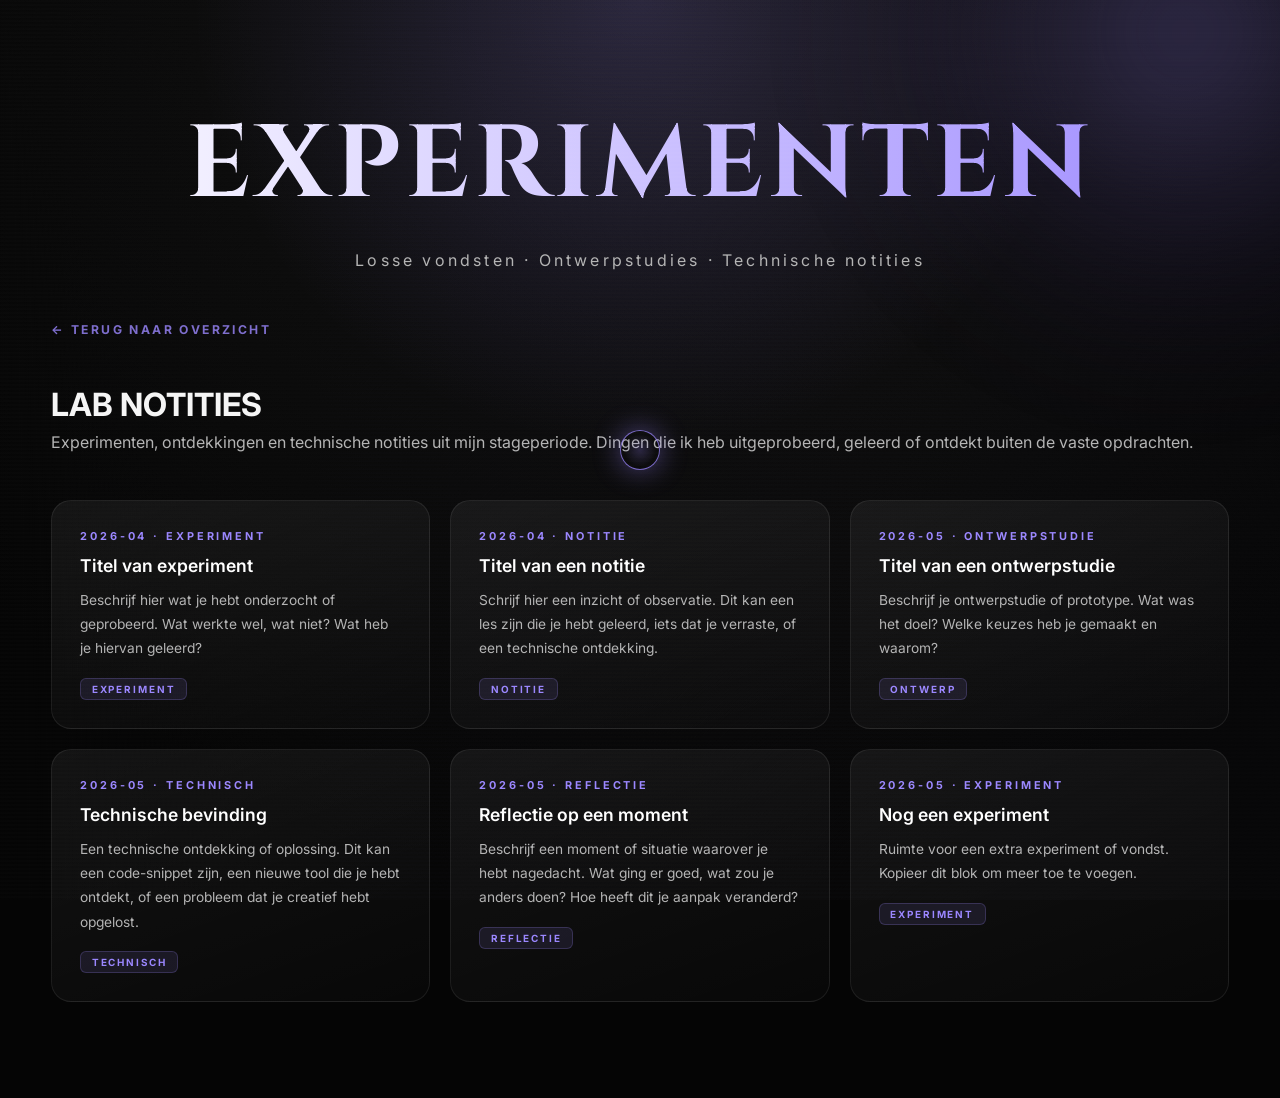
==== experimenten.html @ 4aab3449 "Voeg pagina's toe voor Stageopdrachten en Experimenten - stageopdrachten.html: projectgrid met statu" ====
<!DOCTYPE html>
<html lang="nl">
<head>
  <meta charset="UTF-8" />
  <meta name="viewport" content="width=device-width, initial-scale=1.0" />
  <title>Experimenten & Notities — Mijn Stage Verslag</title>
  <link rel="stylesheet" href="style.css" />
  <link rel="preconnect" href="https://fonts.googleapis.com">
  <link rel="preconnect" href="https://fonts.gstatic.com" crossorigin>
  <link href="https://fonts.googleapis.com/css2?family=Cinzel:wght@400;600&family=Inter:wght@300;400;500;600&display=swap" rel="stylesheet">
</head>
<body>

  <div class="noise"></div>
  <div class="scanline-overlay" aria-hidden="true"></div>
  <div class="ambient-glow" aria-hidden="true"></div>
  <div class="particle-field" id="particleField" aria-hidden="true"></div>
  <div class="cursor-glow" id="cursorGlow" aria-hidden="true"></div>

  <header class="hero">
    <h1 class="title">EXPERIMENTEN</h1>
    <p class="subtitle">Losse vondsten · Ontwerpstudies · Technische notities</p>
  </header>

  <main class="page-layout">

    <a href="index.html" class="page-back">← Terug naar overzicht</a>

    <div class="page-intro">
      <h2>LAB NOTITIES</h2>
      <p>Experimenten, ontdekkingen en technische notities uit mijn stageperiode. Dingen die ik heb uitgeprobeerd, geleerd of ontdekt buiten de vaste opdrachten.</p>
    </div>

    <div class="experiment-grid">

      <!--
        Voeg een nieuwe notitie toe door dit blok te kopiëren:

        <article class="experiment-card">
          <p class="experiment-date">2026-05 · Notitie</p>
          <h2 class="experiment-title">Titel</h2>
          <p class="experiment-body">Beschrijving van het experiment of de notitie.</p>
          <span class="experiment-type">Notitie</span>
        </article>

        Mogelijke types: Experiment · Notitie · Ontwerp · Technisch · Reflectie
      -->

      <article class="experiment-card">
        <p class="experiment-date">2026-04 · Experiment</p>
        <h2 class="experiment-title">Titel van experiment</h2>
        <p class="experiment-body">
          Beschrijf hier wat je hebt onderzocht of geprobeerd. Wat werkte wel, wat niet?
          Wat heb je hiervan geleerd?
        </p>
        <span class="experiment-type">Experiment</span>
      </article>

      <article class="experiment-card">
        <p class="experiment-date">2026-04 · Notitie</p>
        <h2 class="experiment-title">Titel van een notitie</h2>
        <p class="experiment-body">
          Schrijf hier een inzicht of observatie. Dit kan een les zijn die je hebt geleerd,
          iets dat je verraste, of een technische ontdekking.
        </p>
        <span class="experiment-type">Notitie</span>
      </article>

      <article class="experiment-card">
        <p class="experiment-date">2026-05 · Ontwerpstudie</p>
        <h2 class="experiment-title">Titel van een ontwerpstudie</h2>
        <p class="experiment-body">
          Beschrijf je ontwerpstudie of prototype. Wat was het doel?
          Welke keuzes heb je gemaakt en waarom?
        </p>
        <span class="experiment-type">Ontwerp</span>
      </article>

      <article class="experiment-card">
        <p class="experiment-date">2026-05 · Technisch</p>
        <h2 class="experiment-title">Technische bevinding</h2>
        <p class="experiment-body">
          Een technische ontdekking of oplossing. Dit kan een code-snippet zijn,
          een nieuwe tool die je hebt ontdekt, of een probleem dat je creatief hebt opgelost.
        </p>
        <span class="experiment-type">Technisch</span>
      </article>

      <article class="experiment-card">
        <p class="experiment-date">2026-05 · Reflectie</p>
        <h2 class="experiment-title">Reflectie op een moment</h2>
        <p class="experiment-body">
          Beschrijf een moment of situatie waarover je hebt nagedacht. Wat ging er goed,
          wat zou je anders doen? Hoe heeft dit je aanpak veranderd?
        </p>
        <span class="experiment-type">Reflectie</span>
      </article>

      <article class="experiment-card">
        <p class="experiment-date">2026-05 · Experiment</p>
        <h2 class="experiment-title">Nog een experiment</h2>
        <p class="experiment-body">
          Ruimte voor een extra experiment of vondst. Kopieer dit blok om meer toe te voegen.
        </p>
        <span class="experiment-type">Experiment</span>
      </article>

    </div>

  </main>

  <script type="module">
    import { initCinematicEffects } from './effectsSystem.js'
    initCinematicEffects()
  </script>

</body>
</html>
---- style.css ----
* {
  margin: 0;
  padding: 0;
  box-sizing: border-box;
}

:root {
  --bg: #090909;
  --panel: rgba(255,255,255,0.05);
  --border: rgba(255,255,255,0.1);
  --text: #f5f5f5;
  --muted: #b4b4b4;
  --accent: #9b87ff;
}

body {
  background: radial-gradient(circle at top, #111 0%, #050505 70%);
  color: var(--text);
  font-family: 'Inter', sans-serif;
  overflow-x: hidden;
  min-height: 100vh;
}

.noise {
  position: fixed;
  inset: 0;
  background-image:
    repeating-radial-gradient(circle at 0 0,
      transparent 0,
      rgba(255,255,255,0.03) 1px,
      transparent 2px);

  opacity: 0.2;
  pointer-events: none;
}

.hero {
  padding: 6rem 2rem 3rem;
  text-align: center;
}

.title {
  font-family: 'Cinzel', serif;
  font-size: clamp(3rem, 8vw, 7rem);
  letter-spacing: 0.25rem;

  background: linear-gradient(90deg, white, #9b87ff);
  background-clip: text;
  -webkit-background-clip: text;

  color: transparent;
  -webkit-text-fill-color: transparent;

  animation: glow 4s ease-in-out infinite;
}

@keyframes glow {
  0%,100% {
    filter: drop-shadow(0 0 10px rgba(155,135,255,0.4));
  }
  50% {
    filter: drop-shadow(0 0 25px rgba(155,135,255,0.8));
  }
}

.subtitle {
  margin-top: 1rem;
  color: var(--muted);
  letter-spacing: 0.2rem;
}

.top-nav {
  display: flex;
  justify-content: center;
  gap: 1rem;
  padding-bottom: 2rem;
  flex-wrap: wrap;
}

.top-nav button {
  background: var(--panel);
  border: 1px solid var(--border);
  color: white;
  padding: 1rem 1.5rem;
  border-radius: 999px;
  cursor: pointer;
  transition: 0.4s;
  backdrop-filter: blur(12px);
}

.top-nav button:hover {
  transform: translateY(-4px) scale(1.05);
  background: rgba(155,135,255,0.15);
  border-color: var(--accent);
}

main {
  width: min(1300px, 92%);
  margin: auto;
  padding-bottom: 6rem;
}

.section {
  display: none;
  animation: fadeUp 0.7s ease;
}

.section.active {
  display: block;
}

@keyframes fadeUp {
  from {
    opacity: 0;
    transform: translateY(20px);
  }
  to {
    opacity: 1;
    transform: translateY(0);
  }
}

.section-header {
  margin-bottom: 3rem;
}

.section-header h2 {
  font-size: 3rem;
  margin-bottom: 0.5rem;
}

.section-header p {
  color: var(--muted);
}

.project-grid {
  display: grid;
  grid-template-columns: repeat(auto-fit, minmax(280px, 1fr));
  gap: 2rem;
}

.project-card {
  position: relative;
  overflow: hidden;

  background: rgba(255,255,255,0.05);
  border: 1px solid rgba(255,255,255,0.08);
  border-radius: 30px;

  padding: 2rem;

  min-height: 280px;

  transition: 0.5s;
  backdrop-filter: blur(10px);
}

.project-card:hover {
  transform: translateY(-10px) rotateX(5deg);
  border-color: rgba(155,135,255,0.6);
}

.project-card h3 {
  font-size: 2rem;
  margin-bottom: 1rem;
}

.project-card p {
  color: var(--muted);
  line-height: 1.8;
}

.project-card span {
  position: absolute;
  bottom: 2rem;
  color: #9b87ff;
}

.project-glow {
  position: absolute;
  width: 200px;
  height: 200px;
  background: radial-gradient(circle, rgba(155,135,255,0.4), transparent 70%);
  top: -50px;
  right: -50px;
}

.book-wrapper {
  display: flex;
  align-items: center;
  justify-content: center;
  gap: 2rem;
}

.book-page {
  width: min(800px, 90vw);
  min-height: 500px;

  background:
    linear-gradient(135deg, rgba(255,255,255,0.07), rgba(255,255,255,0.03));

  border: 1px solid rgba(255,255,255,0.08);

  border-radius: 35px;

  padding: 3rem;

  position: relative;

  overflow: hidden;

  animation: pageIn 0.6s ease;

  backdrop-filter: blur(14px);
}

@keyframes pageIn {
  from {
    opacity: 0;
    transform: rotateY(20deg) scale(0.96);
  }

  to {
    opacity: 1;
    transform: rotateY(0deg) scale(1);
  }
}

.book-page::before {
  content: "";

  position: absolute;
  inset: 0;

  background:
    linear-gradient(120deg,
      transparent,
      rgba(255,255,255,0.04),
      transparent);

  transform: translateX(-100%);

  animation: shine 5s linear infinite;
}

@keyframes shine {
  to {
    transform: translateX(100%);
  }
}

.log-date {
  color: #9b87ff;
  margin-bottom: 1rem;
  letter-spacing: 0.15rem;
}

.log-title {
  font-size: clamp(2rem, 4vw, 4rem);
  margin-bottom: 2rem;
}

.log-content {
  line-height: 2;
  color: var(--muted);
  font-size: 1.1rem;
}

.nav-arrow {
  width: 70px;
  height: 70px;
  border-radius: 50%;
  border: 1px solid rgba(255,255,255,0.1);
  background: rgba(255,255,255,0.05);
  color: white;
  font-size: 1.5rem;
  cursor: pointer;
  transition: 0.4s;
}

.nav-arrow:hover {
  transform: scale(1.1);
  background: rgba(155,135,255,0.2);
}

.timeline {
  display: flex;
  flex-direction: column;
  gap: 2rem;
}

.timeline-card {
  position: relative;
  padding: 2rem;
  background: rgba(255,255,255,0.04);
  border-left: 4px solid #9b87ff;
  border-radius: 20px;
  transition: 0.4s;
  overflow: hidden;
  position: relative;
}

.timeline-card:hover {
  transform: translateX(10px);
  background: rgba(155,135,255,0.08);
}

.timeline-card::before {

  content: '';

  position: absolute;

  inset: 0;

  background:
    linear-gradient(
      120deg,
      transparent,
      rgba(255,255,255,0.03),
      transparent
    );

  transform: translateX(-100%);

  animation: shine 8s linear infinite;

}

.timeline-card h3 {
  margin-bottom: 1rem;
  font-size: 1.8rem;
}

.timeline-card p {
  color: var(--muted);
  line-height: 1.8;
}

@media (max-width: 900px) {

  .book-wrapper {
    flex-direction: column;
  }

  .book-page {
    min-height: auto;
  }

  .nav-arrow {
    width: 55px;
    height: 55px;
  }

}

.markdown-page {

  animation: fadeUp 0.7s ease;

}

.markdown-page h1 {

  font-size: 3rem;
  margin-bottom: 2rem;

  background: linear-gradient(90deg, white, #9b87ff);

  background-clip: text;
  -webkit-background-clip: text;

  color: transparent;
  -webkit-text-fill-color: transparent;

}

.markdown-page h2 {

  margin-top: 3rem;
  margin-bottom: 1rem;

  font-size: 2rem;

  color: #9b87ff;

}

.markdown-page h3 {

  margin-top: 2rem;
  margin-bottom: 1rem;

  font-size: 1.3rem;

}

.markdown-page p,
.markdown-page li {

  line-height: 2;
  color: #d5d5d5;

}

.markdown-page ul {

  margin-left: 1.5rem;

}

.markdown-page strong {

  color: white;

}

.markdown-page code {

  background: rgba(255,255,255,0.08);

  padding: 0.2rem 0.5rem;

  border-radius: 6px;

}

.markdown-page blockquote {

  border-left: 4px solid #9b87ff;

  padding-left: 1rem;

  margin: 2rem 0;

  color: #b8b8b8;

}



/* =======================
   ARTIFACT SYSTEM
======================= */

.artifact-container {

  width: min(1200px, 92%);
  margin: 6rem auto;

}

.artifact-card {

  position: relative;

  display: block;

  overflow: hidden;

  text-decoration: none;

  color: white;

  background: rgba(255,255,255,0.05);

  border: 1px solid rgba(255,255,255,0.08);

  border-radius: 30px;

  padding: 3rem;

  transition: 0.5s;

  backdrop-filter: blur(12px);

}

.artifact-card:hover {

  transform:
    translateY(-10px)
    rotateX(4deg)
    scale(1.02);

  border-color: #9b87ff;

}

.artifact-card h2 {

  font-size: 3rem;

  margin-bottom: 1rem;

}

.artifact-card p {

  color: #b4b4b4;

  margin-bottom: 2rem;

}

.artifact-card span {

  color: #9b87ff;

  letter-spacing: 0.2rem;

}

.artifact-glow {

  position: absolute;

  width: 300px;
  height: 300px;

  background:
    radial-gradient(circle,
      rgba(155,135,255,0.3),
      transparent 70%);

  top: -100px;
  right: -100px;

}

/* =========================
   DIGITAL ARCHIVE SYSTEM
========================= */

.archive-header {

  margin-bottom: 4rem;

}

.archive-label {

  color: #9b87ff;

  letter-spacing: 0.4rem;

  margin-bottom: 1rem;

}

.archive-header h2 {

  font-size: clamp(4rem, 8vw, 7rem);

  margin-bottom: 1rem;

}

.archive-description {

  color: #9f9f9f;

}


/* =========================
   CHAPTER GRID
========================= */

.chapter-grid {

  display: grid;

  grid-template-columns:
    repeat(auto-fit, minmax(320px, 1fr));

  gap: 2rem;

}


.chapter-card {

  position: relative;

  overflow: hidden;

  min-height: 420px;

  padding: 3rem;

  border-radius: 40px;

  background:
    linear-gradient(
      145deg,
      rgba(255,255,255,0.08),
      rgba(255,255,255,0.03)
    );

  border:
    1px solid rgba(255,255,255,0.08);

  transition: 0.6s;

  backdrop-filter: blur(16px);

  cursor: pointer;

}

.chapter-card:hover {

  transform:
    translateY(-15px)
    rotateX(6deg)
    scale(1.02);

  border-color:
    rgba(155,135,255,0.7);

}


.chapter-number {

  color: #9b87ff;

  letter-spacing: 0.3rem;

}


.chapter-card h3 {

  font-size: 3rem;

  margin-top: 2rem;

  margin-bottom: 1rem;

}


.chapter-card p {

  color: #b4b4b4;

}


.chapter-card button {

  position: absolute;

  bottom: 3rem;

  left: 3rem;

  background:
    rgba(155,135,255,0.15);

  border:
    1px solid rgba(155,135,255,0.3);

  color: white;

  padding:
    1rem 1.5rem;

  border-radius: 999px;

  letter-spacing: 0.15rem;

}


.chapter-glow {

  position: absolute;

  width: 300px;
  height: 300px;

  background:
    radial-gradient(
      circle,
      rgba(155,135,255,0.25),
      transparent 70%
    );

  top: -120px;
  right: -120px;

}


/* =========================
   BOOK VIEW
========================= */

.book-view {

  animation: fadeUp 0.8s ease;

}


.book-topbar {

  display: flex;

  justify-content: space-between;

  align-items: center;

  margin-bottom: 2rem;

}


.book-topbar button {

  background:
    rgba(255,255,255,0.06);

  border:
    1px solid rgba(255,255,255,0.08);

  color: white;

  padding:
    1rem 1.5rem;

  border-radius: 999px;

  letter-spacing: 0.12rem;

  text-transform: uppercase;

  transition: 0.25s ease;

}

.book-topbar button:hover {

  border-color: rgba(155,135,255,0.7);

  background: rgba(155,135,255,0.16);

  box-shadow: 0 0 30px rgba(155,135,255,0.18);

}


.page-indicator {

  color: #9b87ff;

  letter-spacing: 0.2rem;

}


.book-container {

  display: grid;

  grid-template-columns: 4rem minmax(0, 950px) 4rem;

  align-items: start;

  justify-content: center;

  gap: clamp(1rem, 3vw, 3rem);

}


.book-page-v2 {

  position: relative;

  overflow: hidden;

  grid-column: 2;

  grid-row: 1;

  width: 100%;

  min-height: 80vh;

  padding: 5rem;

  border-radius: 40px;

  background:
    linear-gradient(
      145deg,
      rgba(255,255,255,0.1),
      rgba(255,255,255,0.045)
    ),
    rgba(14, 14, 20, 0.9);

  border:
    1px solid rgba(255,255,255,0.08);

  backdrop-filter: none;

  animation:
    pageReveal 0.7s ease;

}


.book-page-v2::before {

  content: '';

  position: absolute;

  inset: 0;

  z-index: 1;

  background:
    linear-gradient(
      120deg,
      transparent,
      rgba(255,255,255,0.04),
      transparent
    );

  transform: translateX(-100%);

  opacity: 0.28;

}


@keyframes pageReveal {

  from {

    opacity: 0;

    transform:
      rotateY(10deg)
      scale(0.96);

  }

  to {

    opacity: 1;

    transform:
      rotateY(0deg)
      scale(1);

  }

}


.page-btn {

  width: 70px;
  height: 70px;

  border-radius: 50%;

  border:
    1px solid rgba(255,255,255,0.08);

  background:
    rgba(255,255,255,0.05);

  color: white;

  font-size: 1.5rem;

  transition: 0.4s;

}


.page-btn:hover {

  transform: scale(1.1);

  background:
    rgba(155,135,255,0.2);

}


.hidden {

  display: none;

}


/* =========================
   PAGE CONTENT
========================= */

.page-content {

  max-width: 700px;

  margin: auto;

}


.page-content h1 {

  font-size: 3rem;

  line-height: 1.2;

  margin-bottom: 3rem;

}


.page-content h2 {

  margin-top: 3rem;

  margin-bottom: 1rem;

  color: #9b87ff;

}


.page-content p,
.page-content li {

  line-height: 2;

  color: #d6d6d6;

}


.page-content ul {

  margin-left: 1.5rem;

}


/* =========================
   CINEMATIC EXTENSIONS
   Place this block at the end of style.css so it extends the existing system.
========================= */

body {
  background:
    radial-gradient(circle at var(--light-x, 50%) var(--light-y, 0%), rgba(155,135,255,0.18), transparent 28rem),
    radial-gradient(circle at top, #111 0%, #050505 70%);
}

body.has-custom-cursor,
body.has-custom-cursor * {
  cursor: none;
}

.ambient-glow {
  position: fixed;
  z-index: -2;
  top: -22rem;
  right: -18rem;
  width: 48rem;
  height: 48rem;
  border-radius: 50%;
  background:
    radial-gradient(circle, rgba(155,135,255,0.26), rgba(83,57,160,0.08) 42%, transparent 68%);
  filter: blur(48px);
  pointer-events: none;
  transition: transform 0.18s ease-out;
}

.scanline-overlay {
  position: fixed;
  inset: 0;
  z-index: 40;
  pointer-events: none;
  background:
    linear-gradient(rgba(255,255,255,0.018) 50%, transparent 50%),
    linear-gradient(90deg, transparent, rgba(155,135,255,0.035), transparent);
  background-size: 100% 4px, 180% 100%;
  mix-blend-mode: screen;
  opacity: 0.28;
  animation: archiveScan 12s linear infinite;
}

@keyframes archiveScan {
  from {
    background-position: 0 0, -140% 0;
  }

  to {
    background-position: 0 80px, 140% 0;
  }
}

@media (max-width: 700px) {
  .hero {
    padding: 4.5rem 1rem 2.25rem;
  }

  .title {
    font-size: clamp(2.55rem, 15vw, 4.25rem);
    letter-spacing: 0.08rem;
  }

  .subtitle {
    font-size: 0.88rem;
    letter-spacing: 0.1rem;
  }

  .top-nav {
    gap: 0.55rem;
    padding: 0 1rem 2rem;
  }

  .top-nav button {
    padding: 0.78rem 1rem;
    font-size: 0.86rem;
  }

  main {
    width: min(100% - 1.25rem, 1300px);
  }

  .section-header,
  .archive-header {
    margin-bottom: 2rem;
  }

  .section-header h2,
  .archive-header h2 {
    font-size: clamp(2.35rem, 12vw, 4rem);
  }

  .project-grid,
  .chapter-grid,
  .daily-archive-grid {
    gap: 0.85rem;
  }

  .project-card,
  .chapter-card,
  .daily-record-card,
  .artifact-card {
    border-radius: 22px;
  }

  .chapter-card {
    min-height: 300px;
    padding: 2rem;
  }

  .chapter-card p {
    position: absolute;
    top: 1.75rem;
    right: 1.75rem;
    max-width: 8rem;
    text-align: right;
    font-size: 0.88rem;
    line-height: 1.35;
  }

  .chapter-card button {
    left: 2rem;
    bottom: 2rem;
  }

  .daily-record-card {
    min-height: 165px;
    padding: 1.1rem;
  }

  .daily-record-card h3 {
    font-size: 1.18rem;
  }

  .modal-page,
  .book-page-v2 {
    border-radius: 24px;
  }

  .markdown-page h1,
  .page-content h1 {
    font-size: clamp(2rem, 10vw, 3rem);
  }

  .markdown-page h2,
  .page-content h2 {
    font-size: clamp(1.45rem, 7vw, 2rem);
  }

  .artifact-card {
    padding: 2.75rem 1.5rem 1.5rem;
  }

  .artifact-card h2 {
    font-size: clamp(1.5rem, 7vw, 3rem);
  }
}

@media (max-width: 460px) {
  .top-nav button {
    flex: 1 1 calc(50% - 0.55rem);
  }

  .modal-page,
  .book-page-v2 {
    padding: 1.35rem;
  }

  .side-nav-btn,
  .book-view .page-btn {
    font-size: 0.72rem;
  }

  .book-view .page-btn {
    width: 100%;
  }
}

.particle-field {
  position: fixed;
  inset: 0;
  z-index: -1;
  overflow: hidden;
  pointer-events: none;
}

.particle-field span {
  position: absolute;
  left: var(--x);
  bottom: -2rem;
  width: var(--size);
  height: var(--size);
  border-radius: 50%;
  background: rgba(155,135,255,0.62);
  box-shadow: 0 0 18px rgba(155,135,255,0.9);
  opacity: 0;
  animation: particleRise var(--duration) linear infinite;
  animation-delay: var(--delay);
}

@keyframes particleRise {
  0% {
    opacity: 0;
    transform: translate3d(0, 0, 0) scale(0.6);
  }

  12%,
  75% {
    opacity: 0.42;
  }

  100% {
    opacity: 0;
    transform: translate3d(2rem, -110vh, 0) scale(1);
  }
}

.cursor-glow {
  position: fixed;
  z-index: 100;
  top: 0;
  left: 0;
  width: 2.5rem;
  height: 2.5rem;
  border: 1px solid rgba(155,135,255,0.75);
  border-radius: 50%;
  background: radial-gradient(circle, rgba(155,135,255,0.22), transparent 62%);
  box-shadow: 0 0 28px rgba(155,135,255,0.45);
  opacity: 0;
  pointer-events: none;
  transition:
    width 0.24s ease,
    height 0.24s ease,
    border-color 0.24s ease,
    opacity 0.24s ease;
}

.has-custom-cursor .cursor-glow {
  opacity: 1;
}

.cursor-glow.is-hovering {
  width: 4.25rem;
  height: 4.25rem;
  border-color: rgba(255,255,255,0.78);
  background: radial-gradient(circle, rgba(155,135,255,0.32), rgba(155,135,255,0.08) 52%, transparent 70%);
}

.hero {
  transform: translate3d(var(--depth-x, 0), var(--depth-y, 0), 0);
  transition: transform 0.16s ease-out;
}

.section {
  opacity: 0;
  filter: blur(10px);
  transform: translateY(24px) scale(0.985);
}

.section.active {
  opacity: 1;
  filter: blur(0);
  transform: translateY(0) scale(1);
}

.section-enter {
  animation: sectionReveal 0.72s cubic-bezier(.2,.7,.2,1);
}

@keyframes sectionReveal {
  from {
    opacity: 0;
    filter: blur(14px);
    transform: translateY(32px) scale(0.98);
  }

  to {
    opacity: 1;
    filter: blur(0);
    transform: translateY(0) scale(1);
  }
}

.project-grid,
.chapter-grid,
.artifact-container {
  perspective: 1200px;
}

.project-card,
.chapter-card,
.artifact-card {
  transform-style: preserve-3d;
  will-change: transform;
}

.project-card:hover,
.chapter-card:hover,
.artifact-card:hover {
  transform:
    translateY(-12px)
    rotateX(var(--tilt-x, 0deg))
    rotateY(var(--tilt-y, 0deg))
    scale(1.015);
}

.project-card::after,
.chapter-card::after,
.artifact-card::after {
  content: '';
  position: absolute;
  inset: 0;
  background:
    radial-gradient(circle at var(--glow-x, 80%) var(--glow-y, 15%), rgba(155,135,255,0.22), transparent 36%),
    linear-gradient(120deg, transparent, rgba(255,255,255,0.045), transparent);
  opacity: 0;
  pointer-events: none;
  transition: opacity 0.35s ease;
}

.project-card:hover::after,
.chapter-card:hover::after,
.artifact-card:hover::after {
  opacity: 1;
}

.book-wrapper,
.book-container {
  perspective: 1800px;
}

.book-page,
.book-page-v2 {
  animation: none;
  backface-visibility: hidden;
  transform-origin: center left;
  transform: translateZ(0);
  transition:
    transform 0.28s cubic-bezier(.2,.8,.2,1),
    opacity 0.28s ease,
    filter 0.28s ease;
  will-change: transform, opacity, filter;
  box-shadow:
    0 30px 90px rgba(0,0,0,0.42),
    inset 0 1px 0 rgba(255,255,255,0.08);
}

.book-page::after,
.book-page-v2::after {
  content: '';
  position: absolute;
  inset: 0;
  z-index: 1;
  background:
    linear-gradient(90deg, rgba(0,0,0,0.28), transparent 12%, transparent 88%, rgba(255,255,255,0.04)),
    repeating-linear-gradient(0deg, transparent 0 18px, rgba(255,255,255,0.015) 18px 19px);
  pointer-events: none;
}

.turn-exit-next {
  animation: pageTurnExitNext 0.3s cubic-bezier(.45,.05,.25,1) forwards;
}

.turn-enter-next {
  animation: pageTurnEnterNext 0.38s cubic-bezier(.18,.72,.2,1) forwards;
}

.turn-exit-prev {
  animation: pageTurnExitPrev 0.3s cubic-bezier(.45,.05,.25,1) forwards;
}

.turn-enter-prev {
  animation: pageTurnEnterPrev 0.38s cubic-bezier(.18,.72,.2,1) forwards;
}

@keyframes pageTurnExitNext {
  from {
    opacity: 1;
    filter: blur(0);
    transform: rotateY(0deg) translateX(0) scale(1);
  }

  to {
    opacity: 0;
    filter: blur(5px);
    transform: rotateY(-18deg) translateX(-1.1rem) scale(0.985);
  }
}

@keyframes pageTurnEnterNext {
  from {
    opacity: 0;
    filter: blur(5px);
    transform: rotateY(14deg) translateX(1.1rem) scale(0.985);
  }

  to {
    opacity: 1;
    filter: blur(0);
    transform: rotateY(0deg) translateX(0) scale(1);
  }
}

@keyframes pageTurnExitPrev {
  from {
    opacity: 1;
    filter: blur(0);
    transform: rotateY(0deg) translateX(0) scale(1);
  }

  to {
    opacity: 0;
    filter: blur(5px);
    transform: rotateY(18deg) translateX(1.1rem) scale(0.985);
  }
}

@keyframes pageTurnEnterPrev {
  from {
    opacity: 0;
    filter: blur(5px);
    transform: rotateY(-14deg) translateX(-1.1rem) scale(0.985);
  }

  to {
    opacity: 1;
    filter: blur(0);
    transform: rotateY(0deg) translateX(0) scale(1);
  }
}

.artifact-container {
  width: 100%;
  margin: 0;
}

.artifact-card {
  isolation: isolate;
  min-height: 320px;
  border-color: rgba(155,135,255,0.18);
  background:
    linear-gradient(145deg, rgba(155,135,255,0.1), rgba(255,255,255,0.03)),
    repeating-linear-gradient(90deg, rgba(255,255,255,0.025) 0 1px, transparent 1px 72px);
}

.artifact-card::before {
  content: 'VERTROUWELIJK DOSSIER';
  position: absolute;
  top: 1.25rem;
  right: 1.5rem;
  z-index: 2;
  color: rgba(255,255,255,0.5);
  font-size: 0.72rem;
  font-weight: 700;
  letter-spacing: 0.24rem;
}

.artifact-card .artifact-glow {
  transition: transform 0.5s ease, opacity 0.5s ease;
}

.artifact-card:hover .artifact-glow {
  opacity: 1;
  transform: scale(1.25);
}

.artifact-card:hover {
  box-shadow:
    0 0 0 1px rgba(155,135,255,0.24),
    0 30px 90px rgba(70,47,160,0.24);
}

.artifact-card.is-downloading {
  border-color: rgba(255,255,255,0.7);
}

.artifact-card.is-downloading::before {
  content: 'DOWNLOAD GESTART';
  color: white;
}

.artifact-card.is-downloading::after {
  opacity: 1;
  animation: dossierPulse 0.7s ease 2;
}

@keyframes dossierPulse {
  0%,
  100% {
    opacity: 0.25;
  }

  50% {
    opacity: 1;
  }
}

@media (max-width: 900px) {
  .book-container {
    flex-direction: column;
  }

  .book-page,
  .book-page-v2 {
    min-height: 60vh;
    padding: 2rem;
    border-radius: 24px;
  }

  .page-btn,
  .nav-arrow {
    width: 56px;
    height: 56px;
  }
}

@media (prefers-reduced-motion: reduce) {
  *,
  *::before,
  *::after {
    animation-duration: 0.01ms !important;
    animation-iteration-count: 1 !important;
    scroll-behavior: auto !important;
    transition-duration: 0.01ms !important;
  }
}


/* =========================
   DIGITAL ARCHIVE UX REFACTOR
   Place after the cinematic extension block in style.css.
========================= */

.modal-open header,
.modal-open nav,
.modal-open main {
  filter: blur(10px);
  transform: scale(0.985);
  transition: filter 0.35s ease, transform 0.35s ease;
}

.identity-wall {
  grid-template-columns: repeat(auto-fit, minmax(min(100%, 260px), 1fr));
}

.identity-card {
  min-height: 240px;
  color: white;
  text-decoration: none;
  isolation: isolate;
}

.identity-card span {
  position: static;
  display: inline-block;
  margin-bottom: 1rem;
  color: var(--accent);
  font-size: 0.72rem;
  font-weight: 700;
  letter-spacing: 0.22rem;
}

.identity-card h3 {
  font-size: 1.3rem;
  font-weight: 600;
  line-height: 1.25;
  margin-bottom: 0.75rem;
}

.identity-card p {
  font-size: 0.88rem;
  line-height: 1.65;
  margin-bottom: 0;
}

.identity-card::before {
  content: '';
  position: absolute;
  inset: 1px;
  border-radius: inherit;
  background:
    linear-gradient(180deg, rgba(255,255,255,0.05), transparent 38%),
    repeating-linear-gradient(90deg, rgba(255,255,255,0.018) 0 1px, transparent 1px 68px);
  pointer-events: none;
}

.daily-archive-grid {
  display: grid;
  grid-template-columns: repeat(auto-fill, minmax(min(100%, 240px), 1fr));
  gap: 1rem;
  perspective: 1200px;
}

.daily-record-card {
  position: relative;
  min-height: 190px;
  overflow: hidden;
  padding: 1.35rem;
  border: 1px solid rgba(255,255,255,0.08);
  border-radius: 22px;
  background:
    linear-gradient(145deg, rgba(255,255,255,0.075), rgba(255,255,255,0.025)),
    repeating-linear-gradient(90deg, rgba(255,255,255,0.018) 0 1px, transparent 1px 62px);
  cursor: pointer;
  transform-style: preserve-3d;
  transition:
    transform 0.32s ease,
    border-color 0.32s ease,
    background 0.32s ease,
    box-shadow 0.32s ease;
  backdrop-filter: blur(12px);
}

.daily-record-card:hover,
.daily-record-card:focus-visible {
  border-color: rgba(155,135,255,0.64);
  box-shadow:
    0 22px 70px rgba(61,43,140,0.22),
    inset 0 1px 0 rgba(255,255,255,0.08);
  outline: none;
  transform:
    translateY(-8px)
    rotateX(var(--tilt-x, 0deg))
    rotateY(var(--tilt-y, 0deg));
}

.daily-record-card::after {
  content: '';
  position: absolute;
  inset: 0;
  background:
    radial-gradient(circle at var(--glow-x, 80%) var(--glow-y, 12%), rgba(155,135,255,0.24), transparent 42%),
    linear-gradient(120deg, transparent, rgba(255,255,255,0.04), transparent);
  opacity: 0;
  pointer-events: none;
  transition: opacity 0.32s ease;
}

.daily-record-card:hover::after,
.daily-record-card:focus-visible::after {
  opacity: 1;
}

.record-scan {
  position: absolute;
  inset: 0;
  background: linear-gradient(180deg, transparent, rgba(155,135,255,0.12), transparent);
  opacity: 0;
  transform: translateY(-100%);
  pointer-events: none;
}

.daily-record-card:hover .record-scan {
  animation: recordScan 1.35s ease;
}

@keyframes recordScan {
  0% {
    opacity: 0;
    transform: translateY(-100%);
  }

  25%,
  70% {
    opacity: 1;
  }

  100% {
    opacity: 0;
    transform: translateY(100%);
  }
}

.record-date,
.record-code {
  position: relative;
  z-index: 2;
  display: block;
  color: var(--accent);
  font-size: 0.72rem;
  font-weight: 700;
  letter-spacing: 0.18rem;
}

.record-code {
  position: absolute;
  right: 1.35rem;
  bottom: 1.2rem;
  color: rgba(255,255,255,0.45);
}

.daily-record-card h3,
.daily-record-card p {
  position: relative;
  z-index: 2;
}

.daily-record-card h3 {
  margin: 1.25rem 0 0.85rem;
  font-size: 1.35rem;
  line-height: 1.2;
}

.daily-record-card p {
  display: none;
}

.log-modal {
  position: fixed;
  inset: 0;
  z-index: 80;
  display: block;
  padding: clamp(1rem, 3vw, 3rem);
  overflow-y: auto;
  overflow-x: hidden;
  opacity: 0;
  perspective: 1800px;
  pointer-events: none;
  background:
    radial-gradient(circle at 50% 18%, rgba(155,135,255,0.18), transparent 38rem),
    linear-gradient(180deg, rgba(8,8,12,0.94), rgba(6,6,9,0.94));
  background-attachment: local;
  transition: opacity 0.32s ease;
}

.log-modal.active {
  opacity: 1;
  pointer-events: auto;
}

.modal-backdrop {
  position: fixed;
  inset: 0;
  background: rgba(3,3,6,0.34);
  backdrop-filter: blur(18px);
}

.daily-reader {
  position: relative;
  z-index: 84;
  width: min(1200px, 92vw);
  margin: 0 auto;
}

.daily-book-modal .book-topbar,
.daily-book-modal .book-container {
  position: relative;
  z-index: 2;
}

.daily-book-modal .book-page-v2 {
  width: 100%;
}

.modal-close {
  position: sticky;
  grid-column: 1;
  grid-row: 1;
  top: clamp(1rem, 4vw, 2rem);
  justify-self: end;
  align-self: start;
  z-index: 86;
  border: 1px solid rgba(255,255,255,0.12);
  border-radius: 999px;
  background: rgba(255,255,255,0.06);
  color: white;
  padding: 0.85rem 1.2rem;
  letter-spacing: 0.12rem;
  text-transform: uppercase;
  backdrop-filter: blur(12px);
  transition: 0.25s ease;
}

.modal-close:hover {
  border-color: rgba(155,135,255,0.7);
  background: rgba(155,135,255,0.16);
  box-shadow: 0 0 30px rgba(155,135,255,0.18);
}

.modal-page {
  grid-column: 2;
  grid-row: 1;
  z-index: 84;
  width: 100%;
  max-height: none;
  min-height: 80vh;
  padding: 5rem;
  border-radius: 40px;
  background:
    linear-gradient(
      145deg,
      rgba(255,255,255,0.08),
      rgba(255,255,255,0.03)
    );
  border:
    1px solid rgba(255,255,255,0.08);
  overflow: hidden;
  backdrop-filter: blur(20px);
  touch-action: pan-y;
  overscroll-behavior: contain;
  transform-style: preserve-3d;
}

.log-modal.active .modal-page {
  animation: none;
}

@keyframes modalPageIn {
  from {
    opacity: 0;
    filter: blur(12px);
    transform: translateY(28px) scale(0.98);
  }

  to {
    opacity: 1;
    filter: blur(0);
    transform: translateY(0) scale(1);
  }
}

.modal-page-meta {
  position: relative;
  z-index: 2;
  display: flex;
  justify-content: space-between;
  gap: 1rem;
  margin-bottom: 2rem;
  color: var(--accent);
  font-size: 0.76rem;
  font-weight: 700;
  letter-spacing: 0.2rem;
  text-transform: uppercase;
}

.modal-page .markdown-page,
.book-page-v2 .page-content {
  position: relative;
  z-index: 2;
}

.daily-book-modal .markdown-page {
  position: relative;
  z-index: 2;
}

.side-nav-btn {
  position: sticky;
  z-index: 85;
  top: 26vh;
  width: 4rem;
  height: min(48vh, 28rem);
  border: 1px solid rgba(255,255,255,0.1);
  background:
    linear-gradient(180deg, rgba(255,255,255,0.08), rgba(255,255,255,0.025)),
    rgba(9,9,14,0.48);
  color: rgba(255,255,255,0.72);
  letter-spacing: 0.16rem;
  text-transform: uppercase;
  writing-mode: vertical-rl;
  transform: none;
  backdrop-filter: blur(14px);
  pointer-events: auto;
  transition:
    border-color 0.28s ease,
    background 0.28s ease,
    box-shadow 0.28s ease,
    color 0.28s ease;
}

.log-modal.active .side-nav-btn {
  position: sticky;
}

.side-nav-prev {
  grid-column: 1;
  grid-row: 1;
}

.side-nav-next {
  grid-column: 3;
  grid-row: 1;
}

.side-nav-btn:hover {
  border-color: rgba(155,135,255,0.72);
  background: rgba(155,135,255,0.12);
  color: white;
  box-shadow: 0 0 34px rgba(155,135,255,0.22);
}

.book-view .page-btn {
  position: sticky;
  z-index: 30;
  top: 26vh;
  width: 4rem;
  height: min(48vh, 28rem);
  border-radius: 0;
  color: rgba(255,255,255,0.72);
  font-size: 0;
  writing-mode: vertical-rl;
  transform: none;
}

.book-view .page-btn::before {
  font-size: 0.78rem;
  font-weight: 700;
  letter-spacing: 0.16rem;
  text-transform: uppercase;
}

.book-view #prevPage {
  grid-column: 1;
  grid-row: 1;
}

.daily-book-modal #prevDaily {
  grid-column: 1;
  grid-row: 1;
}

.book-view #nextPage {
  grid-column: 3;
  grid-row: 1;
}

.daily-book-modal #nextDaily {
  grid-column: 3;
  grid-row: 1;
}

.book-view #prevPage::before {
  content: 'Vorige';
}

.daily-book-modal #prevDaily::before {
  content: 'Vorige';
}

.book-view #nextPage::before {
  content: 'Volgende';
}

.daily-book-modal #nextDaily::before {
  content: 'Volgende';
}

@media (max-width: 900px) {
  .log-modal {
    padding: 1rem;
    grid-template-columns: 1fr 1fr;
    gap: 0.75rem;
    align-items: start;
  }

  .modal-page {
    grid-column: 1 / -1;
    grid-row: 1;
    width: min(100%, 760px);
    max-height: none;
    min-height: 72vh;
    padding: 2rem;
    margin-bottom: 4.5rem;
  }

  .modal-close {
    grid-column: 1 / -1;
    grid-row: 1;
    top: 1rem;
    justify-self: start;
    margin: 0.75rem;
  }

  .side-nav-btn {
    position: sticky;
    top: calc(100vh - 4.5rem);
    bottom: 1rem;
    width: calc(50vw - 1.5rem);
    height: 3.5rem;
    writing-mode: horizontal-tb;
    transform: none;
  }

  .side-nav-prev {
    grid-column: 1;
    grid-row: 2;
  }

  .side-nav-next {
    grid-column: 2;
    grid-row: 2;
  }

  .book-view .page-btn {
    position: sticky;
    top: calc(100vh - 4.5rem);
    bottom: 1rem;
    width: calc(50vw - 1.5rem);
    height: 3.5rem;
    writing-mode: horizontal-tb;
    transform: none;
  }

  .book-container {
    grid-template-columns: 1fr 1fr;
    gap: 0.75rem;
    align-items: start;
  }

  .book-page-v2 {
    grid-column: 1 / -1;
    grid-row: 1;
    margin-bottom: 4.5rem;
  }

  .book-view #prevPage {
    grid-column: 1;
    grid-row: 2;
  }

  .daily-book-modal #prevDaily {
    grid-column: 1;
    grid-row: 2;
  }

  .book-view #nextPage {
    grid-column: 2;
    grid-row: 2;
  }

  .daily-book-modal #nextDaily {
    grid-column: 2;
    grid-row: 2;
  }
}

/* =========================
   MOBILE PERFORMANCE
========================= */

@media (pointer: coarse) {
  .project-grid,
  .chapter-grid,
  .artifact-container,
  .daily-archive-grid {
    perspective: none;
  }

  .project-card,
  .chapter-card,
  .artifact-card,
  .daily-record-card {
    transform-style: flat;
    will-change: auto;
    backdrop-filter: none;
    -webkit-backdrop-filter: none;
  }
}

@media (max-width: 700px) {
  .modal-open header,
  .modal-open nav,
  .modal-open main {
    filter: none;
    opacity: 0.25;
    transform: none;
    transition: opacity 0.35s ease;
  }

  .section-enter {
    animation: sectionRevealMobile 0.5s cubic-bezier(.2,.7,.2,1);
  }
}

@keyframes sectionRevealMobile {
  from {
    opacity: 0;
    transform: translateY(20px) scale(0.99);
  }
  to {
    opacity: 1;
    transform: translateY(0) scale(1);
  }
}

/* =========================
   SUBPAGINA LAYOUT
========================= */

.page-layout {
  width: min(1300px, 92%);
  margin: 0 auto;
  padding-bottom: 6rem;
}

.page-back {
  display: inline-flex;
  align-items: center;
  gap: 0.5rem;
  font-size: 0.76rem;
  font-weight: 700;
  letter-spacing: 0.15rem;
  text-transform: uppercase;
  color: var(--accent);
  text-decoration: none;
  margin-bottom: 3rem;
  opacity: 0.8;
  transition: opacity 0.2s ease;
}

.page-back:hover {
  opacity: 1;
}

.page-intro {
  margin-bottom: 3rem;
}

.page-intro h2 {
  font-size: 2rem;
  margin-bottom: 0.5rem;
}

.page-intro p {
  color: var(--muted);
}

/* =========================
   STAGEOPDRACHTEN
========================= */

.opdracht-grid {
  display: grid;
  grid-template-columns: repeat(auto-fill, minmax(min(100%, 480px), 1fr));
  gap: 1.5rem;
}

.opdracht-card {
  position: relative;
  padding: 2rem;
  border-radius: 24px;
  border: 1px solid rgba(255,255,255,0.08);
  background: linear-gradient(145deg, rgba(255,255,255,0.065), rgba(255,255,255,0.02));
  overflow: hidden;
  transition: border-color 0.32s ease, transform 0.32s ease, box-shadow 0.32s ease;
}

.opdracht-card:hover {
  border-color: rgba(155,135,255,0.45);
  transform: translateY(-5px);
  box-shadow: 0 24px 64px rgba(61,43,140,0.22);
}

.opdracht-card::before {
  content: '';
  position: absolute;
  inset: 0;
  background: repeating-linear-gradient(90deg, rgba(255,255,255,0.018) 0 1px, transparent 1px 68px);
  pointer-events: none;
}

.opdracht-meta {
  display: flex;
  justify-content: space-between;
  align-items: center;
  gap: 1rem;
  margin-bottom: 1.25rem;
}

.opdracht-client {
  font-size: 0.7rem;
  font-weight: 700;
  letter-spacing: 0.22rem;
  text-transform: uppercase;
  color: var(--accent);
}

.opdracht-status {
  flex-shrink: 0;
  font-size: 0.62rem;
  font-weight: 700;
  letter-spacing: 0.12rem;
  text-transform: uppercase;
  padding: 0.3rem 0.8rem;
  border-radius: 999px;
}

.status-afgerond {
  background: rgba(100,220,130,0.12);
  border: 1px solid rgba(100,220,130,0.28);
  color: #80e09a;
}

.status-lopend {
  background: rgba(155,135,255,0.12);
  border: 1px solid rgba(155,135,255,0.3);
  color: var(--accent);
}

.opdracht-title {
  font-size: 1.35rem;
  font-weight: 600;
  line-height: 1.25;
  margin-bottom: 0.75rem;
  color: white;
}

.opdracht-desc {
  font-size: 0.88rem;
  color: var(--muted);
  line-height: 1.75;
  margin-bottom: 1.25rem;
}

.opdracht-tags {
  display: flex;
  flex-wrap: wrap;
  gap: 0.4rem;
}

.opdracht-tag {
  font-size: 0.62rem;
  font-weight: 600;
  letter-spacing: 0.08rem;
  text-transform: uppercase;
  padding: 0.25rem 0.65rem;
  border-radius: 6px;
  background: rgba(255,255,255,0.06);
  border: 1px solid rgba(255,255,255,0.1);
  color: rgba(255,255,255,0.5);
}

/* =========================
   EXPERIMENTEN & NOTITIES
========================= */

.experiment-grid {
  display: grid;
  grid-template-columns: repeat(auto-fill, minmax(min(100%, 320px), 1fr));
  gap: 1.25rem;
}

.experiment-card {
  position: relative;
  padding: 1.75rem;
  border-radius: 20px;
  border: 1px solid rgba(255,255,255,0.08);
  background: linear-gradient(160deg, rgba(255,255,255,0.06), rgba(255,255,255,0.015));
  overflow: hidden;
  transition: border-color 0.28s ease, transform 0.28s ease;
}

.experiment-card::after {
  content: '';
  position: absolute;
  top: 0;
  left: 0;
  right: 0;
  height: 2px;
  background: linear-gradient(90deg, transparent, rgba(155,135,255,0.7), transparent);
  opacity: 0;
  transition: opacity 0.28s ease;
}

.experiment-card:hover {
  border-color: rgba(155,135,255,0.38);
  transform: translateY(-4px);
}

.experiment-card:hover::after {
  opacity: 1;
}

.experiment-date {
  font-size: 0.68rem;
  font-weight: 700;
  letter-spacing: 0.18rem;
  text-transform: uppercase;
  color: var(--accent);
  margin-bottom: 0.75rem;
}

.experiment-title {
  font-size: 1.1rem;
  font-weight: 600;
  line-height: 1.3;
  margin-bottom: 0.65rem;
  color: white;
}

.experiment-body {
  font-size: 0.86rem;
  color: var(--muted);
  line-height: 1.75;
}

.experiment-type {
  display: inline-block;
  margin-top: 1.1rem;
  font-size: 0.62rem;
  font-weight: 700;
  letter-spacing: 0.12rem;
  text-transform: uppercase;
  padding: 0.25rem 0.65rem;
  border-radius: 6px;
  background: rgba(155,135,255,0.1);
  border: 1px solid rgba(155,135,255,0.22);
  color: var(--accent);
}

@media (max-width: 700px) {
  .opdracht-grid {
    grid-template-columns: 1fr;
  }
}
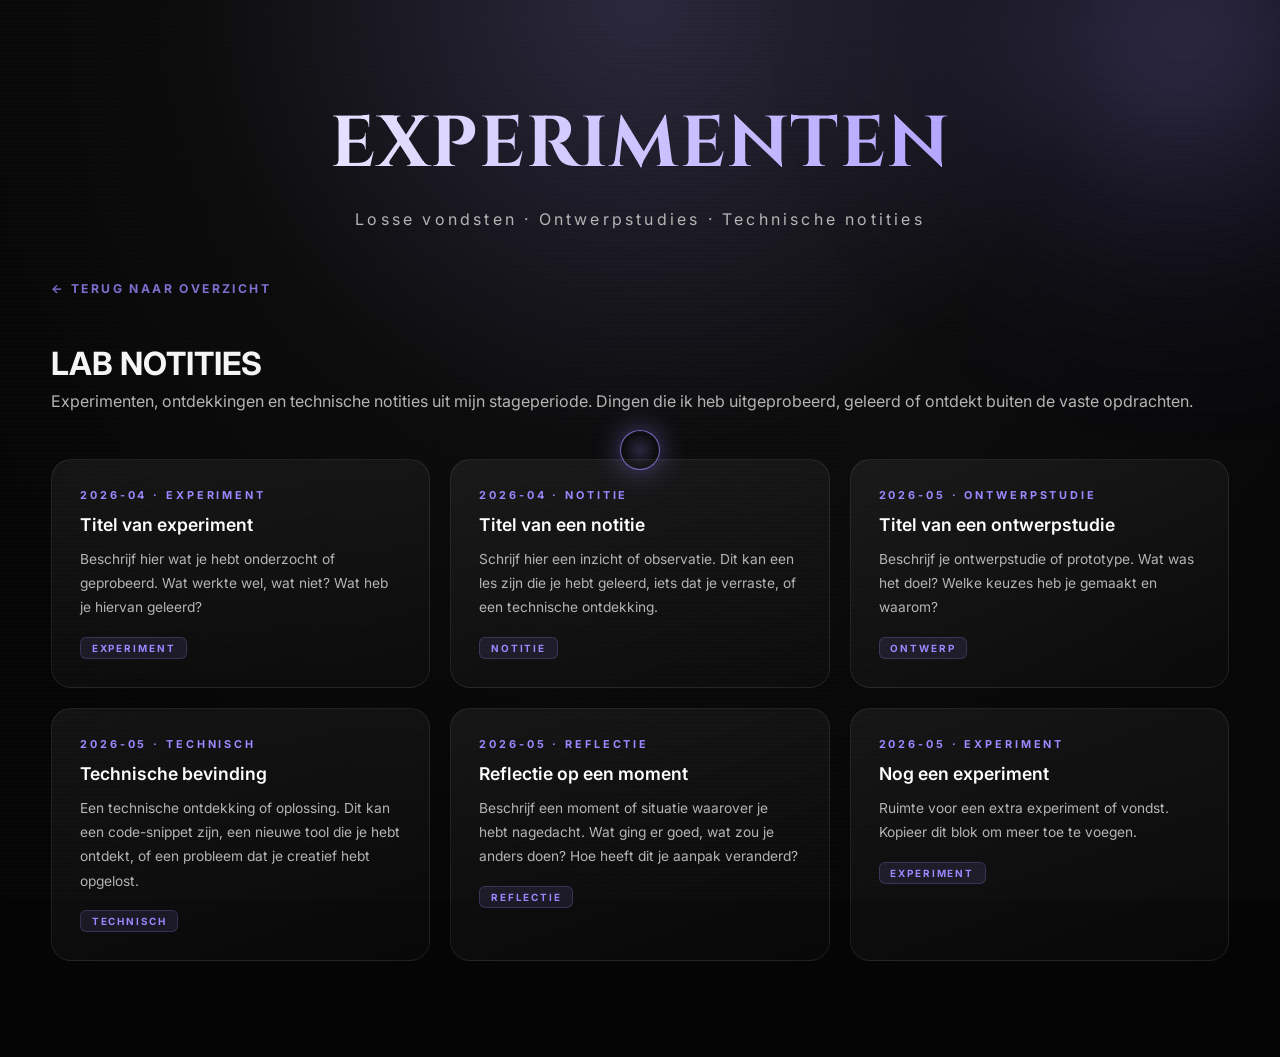
==== commit 259c3db5: "Fix WEEKOVERZICHTEN grootte en mobile responsiveness subpagina's - archive-header h2: clamp(4rem, 8v" ====
--- a/experimenten.html
+++ b/experimenten.html
@@ -18,7 +18,7 @@
   <div class="cursor-glow" id="cursorGlow" aria-hidden="true"></div>
 
   <header class="hero">
-    <h1 class="title">EXPERIMENTEN</h1>
+    <h1 class="title page-title">EXPERIMENTEN</h1>
     <p class="subtitle">Losse vondsten · Ontwerpstudies · Technische notities</p>
   </header>
 
--- a/style.css
+++ b/style.css
@@ -550,7 +550,7 @@
 
 .archive-header h2 {
 
-  font-size: clamp(4rem, 8vw, 7rem);
+  font-size: 3rem;
 
   margin-bottom: 1rem;
 
@@ -2046,6 +2046,11 @@
    SUBPAGINA LAYOUT
 ========================= */
 
+.page-title {
+  font-size: clamp(1.75rem, 6vw, 4.5rem);
+  letter-spacing: 0.08rem;
+}
+
 .page-layout {
   width: min(1300px, 92%);
   margin: 0 auto;
@@ -2268,7 +2273,16 @@
 }
 
 @media (max-width: 700px) {
-  .opdracht-grid {
+  .opdracht-grid,
+  .experiment-grid {
     grid-template-columns: 1fr;
   }
-}
+
+  .page-intro h2 {
+    font-size: clamp(1.5rem, 7vw, 2rem);
+  }
+
+  .page-back {
+    margin-bottom: 2rem;
+  }
+}
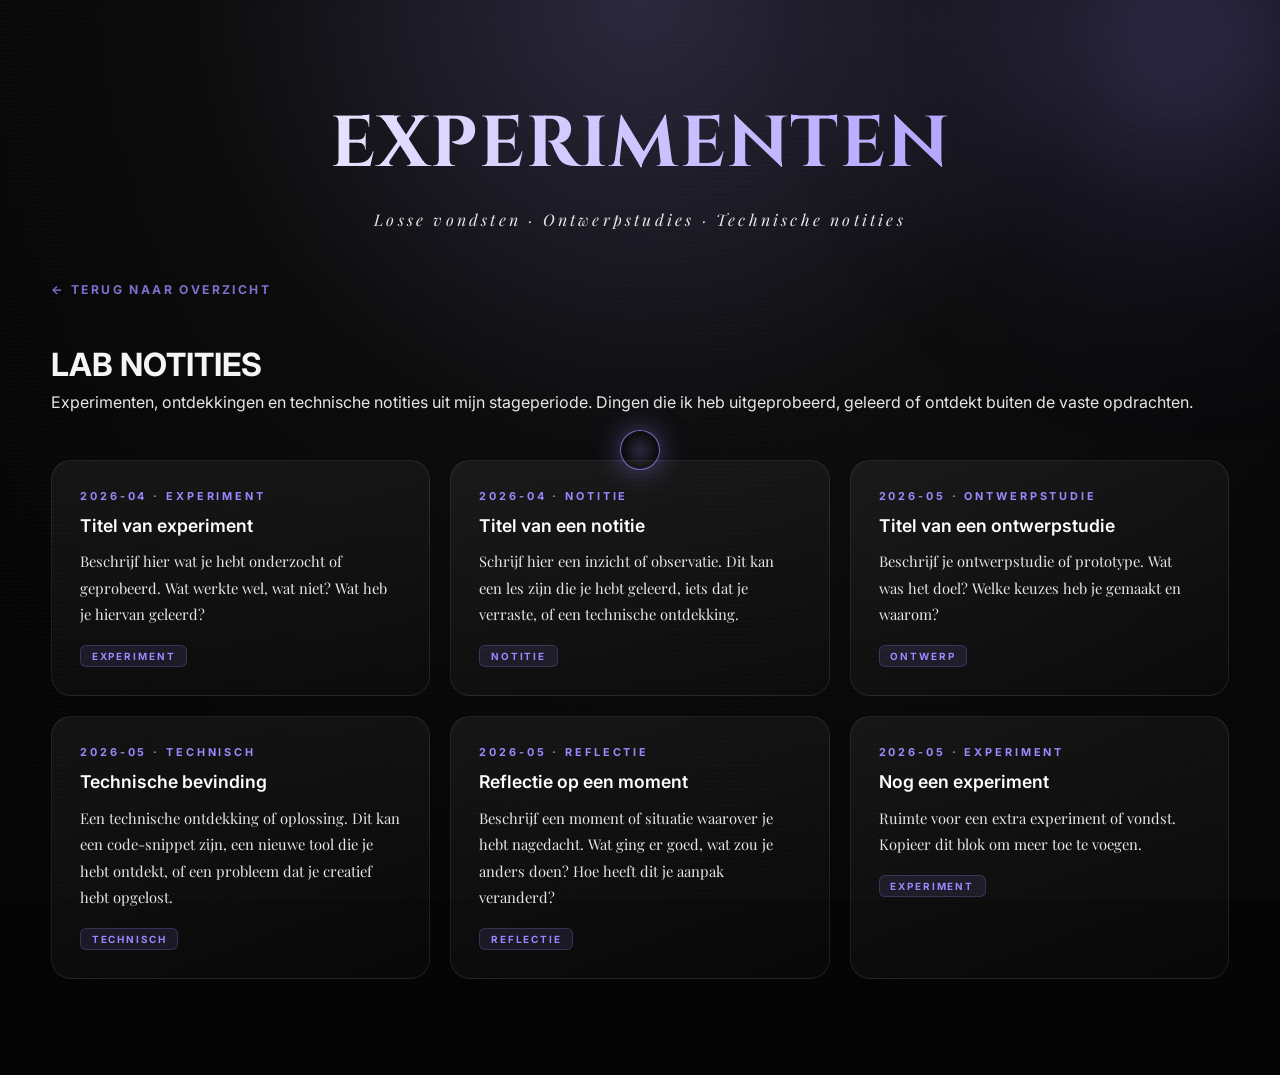
==== commit cc995bb9: "Pas grijze tekst naar wit aan en voeg Playfair Display toe als serif font - --muted: #b4b4b4 → rgba(" ====
--- a/experimenten.html
+++ b/experimenten.html
@@ -7,7 +7,7 @@
   <link rel="stylesheet" href="style.css" />
   <link rel="preconnect" href="https://fonts.googleapis.com">
   <link rel="preconnect" href="https://fonts.gstatic.com" crossorigin>
-  <link href="https://fonts.googleapis.com/css2?family=Cinzel:wght@400;600&family=Inter:wght@300;400;500;600&display=swap" rel="stylesheet">
+  <link href="https://fonts.googleapis.com/css2?family=Cinzel:wght@400;600&family=Inter:wght@300;400;500;600&family=Playfair+Display:ital,wght@0,400;0,500;1,400&display=swap" rel="stylesheet">
 </head>
 <body>
 
--- a/style.css
+++ b/style.css
@@ -9,7 +9,8 @@
   --panel: rgba(255,255,255,0.05);
   --border: rgba(255,255,255,0.1);
   --text: #f5f5f5;
-  --muted: #b4b4b4;
+  --muted: rgba(255,255,255,0.9);
+  --font-serif: 'Playfair Display', Georgia, serif;
   --accent: #9b87ff;
 }
 
@@ -67,6 +68,8 @@
   margin-top: 1rem;
   color: var(--muted);
   letter-spacing: 0.2rem;
+  font-family: var(--font-serif);
+  font-style: italic;
 }
 
 .top-nav {
@@ -131,6 +134,7 @@
 
 .section-header p {
   color: var(--muted);
+  font-family: var(--font-serif);
 }
 
 .project-grid {
@@ -168,6 +172,7 @@
 .project-card p {
   color: var(--muted);
   line-height: 1.8;
+  font-family: var(--font-serif);
 }
 
 .project-card span {
@@ -399,7 +404,8 @@
 .markdown-page li {
 
   line-height: 2;
-  color: #d5d5d5;
+  color: rgba(255,255,255,0.9);
+  font-family: var(--font-serif);
 
 }
 
@@ -433,7 +439,8 @@
 
   margin: 2rem 0;
 
-  color: #b8b8b8;
+  color: rgba(255,255,255,0.75);
+  font-family: var(--font-serif);
 
 }
 
@@ -558,7 +565,8 @@
 
 .archive-description {
 
-  color: #9f9f9f;
+  color: rgba(255,255,255,0.9);
+  font-family: var(--font-serif);
 
 }
 
@@ -943,7 +951,8 @@
 
   line-height: 2;
 
-  color: #d6d6d6;
+  color: rgba(255,255,255,0.9);
+  font-family: var(--font-serif);
 
 }
 
@@ -2170,10 +2179,11 @@
 }
 
 .opdracht-desc {
-  font-size: 0.88rem;
+  font-size: 0.95rem;
   color: var(--muted);
-  line-height: 1.75;
+  line-height: 1.8;
   margin-bottom: 1.25rem;
+  font-family: var(--font-serif);
 }
 
 .opdracht-tags {
@@ -2253,9 +2263,10 @@
 }
 
 .experiment-body {
-  font-size: 0.86rem;
+  font-size: 0.92rem;
   color: var(--muted);
-  line-height: 1.75;
+  line-height: 1.8;
+  font-family: var(--font-serif);
 }
 
 .experiment-type {
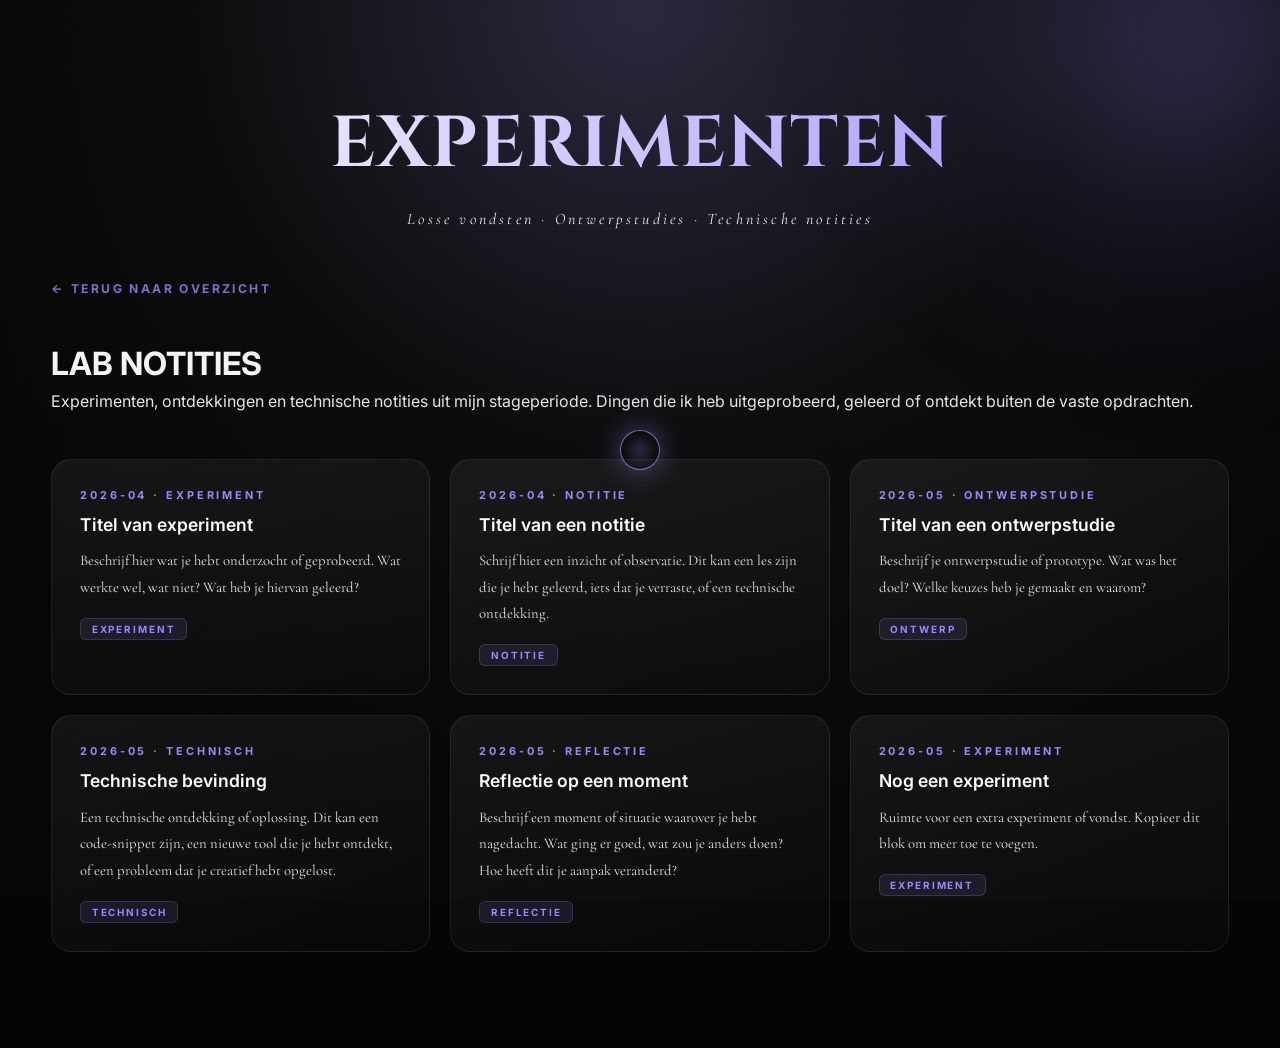
==== commit 8efda3dd: "Verander serif font van Playfair Display naar Cormorant Garamond Co-Authored-By: Claude Sonnet 4.6 <" ====
--- a/experimenten.html
+++ b/experimenten.html
@@ -7,7 +7,7 @@
   <link rel="stylesheet" href="style.css" />
   <link rel="preconnect" href="https://fonts.googleapis.com">
   <link rel="preconnect" href="https://fonts.gstatic.com" crossorigin>
-  <link href="https://fonts.googleapis.com/css2?family=Cinzel:wght@400;600&family=Inter:wght@300;400;500;600&family=Playfair+Display:ital,wght@0,400;0,500;1,400&display=swap" rel="stylesheet">
+  <link href="https://fonts.googleapis.com/css2?family=Cinzel:wght@400;600&family=Inter:wght@300;400;500;600&family=Cormorant+Garamond:ital,wght@0,300;0,400;0,500;1,300;1,400&display=swap" rel="stylesheet">
 </head>
 <body>
 
--- a/style.css
+++ b/style.css
@@ -10,7 +10,7 @@
   --border: rgba(255,255,255,0.1);
   --text: #f5f5f5;
   --muted: rgba(255,255,255,0.9);
-  --font-serif: 'Playfair Display', Georgia, serif;
+  --font-serif: 'Cormorant Garamond', Georgia, serif;
   --accent: #9b87ff;
 }
 
@@ -1536,8 +1536,8 @@
 }
 
 .identity-card p {
-  font-size: 0.88rem;
-  line-height: 1.65;
+  font-size: 1rem;
+  line-height: 1.6;
   margin-bottom: 0;
 }
 
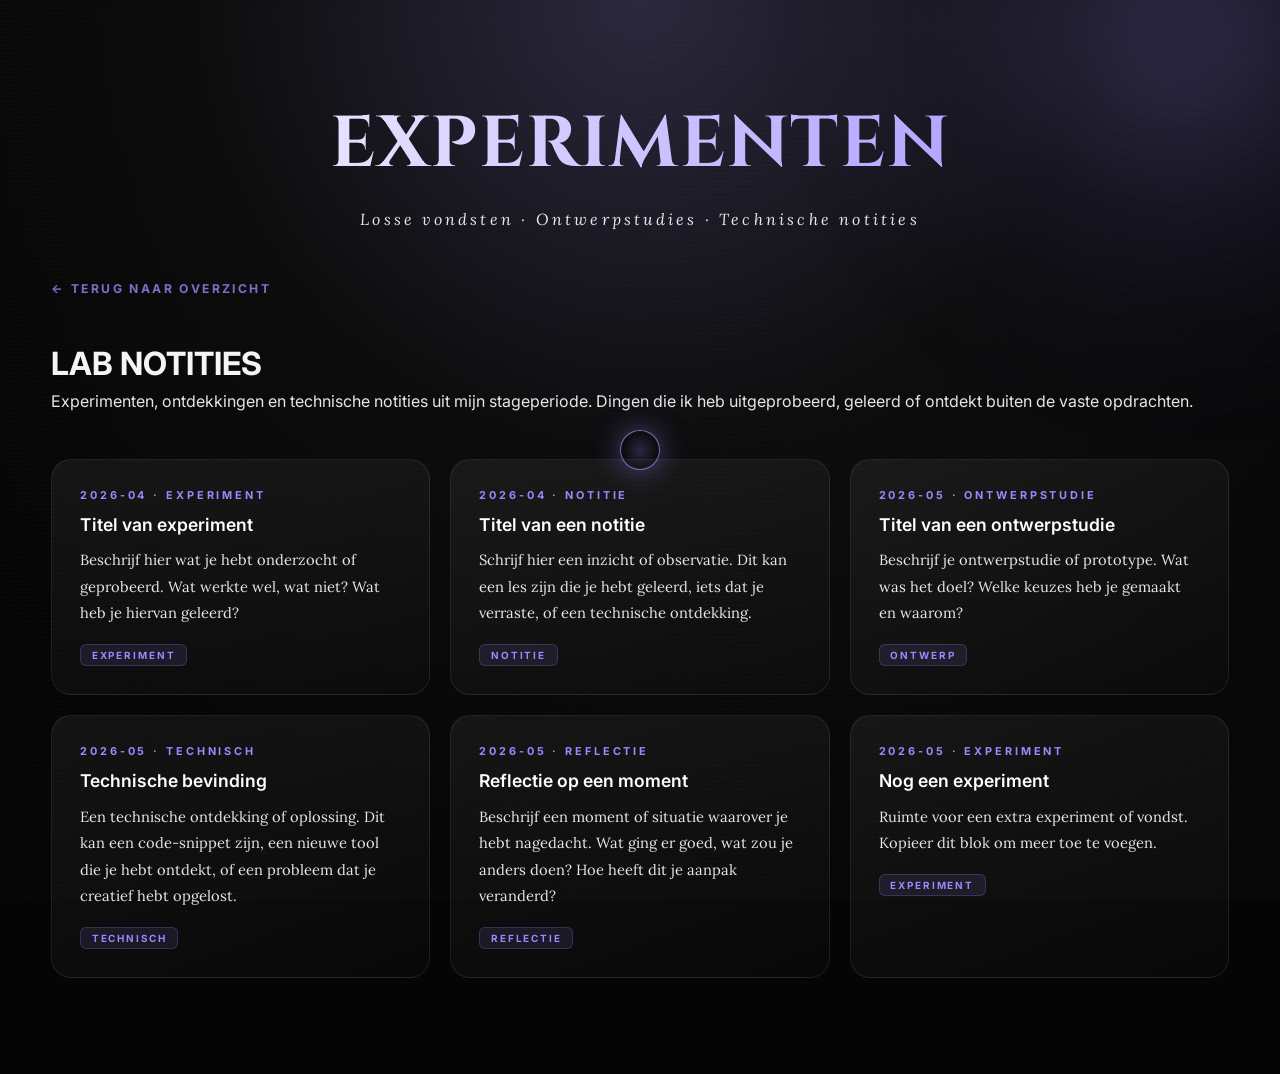
==== commit 480e6dce: "Verander serif font van Cormorant Garamond naar Lora Lora is specifiek ontworpen voor schermlezing e" ====
--- a/experimenten.html
+++ b/experimenten.html
@@ -7,7 +7,7 @@
   <link rel="stylesheet" href="style.css" />
   <link rel="preconnect" href="https://fonts.googleapis.com">
   <link rel="preconnect" href="https://fonts.gstatic.com" crossorigin>
-  <link href="https://fonts.googleapis.com/css2?family=Cinzel:wght@400;600&family=Inter:wght@300;400;500;600&family=Cormorant+Garamond:ital,wght@0,300;0,400;0,500;1,300;1,400&display=swap" rel="stylesheet">
+  <link href="https://fonts.googleapis.com/css2?family=Cinzel:wght@400;600&family=Inter:wght@300;400;500;600&family=Lora:ital,wght@0,400;0,500;1,400;1,500&display=swap" rel="stylesheet">
 </head>
 <body>
 
--- a/style.css
+++ b/style.css
@@ -10,7 +10,7 @@
   --border: rgba(255,255,255,0.1);
   --text: #f5f5f5;
   --muted: rgba(255,255,255,0.9);
-  --font-serif: 'Cormorant Garamond', Georgia, serif;
+  --font-serif: 'Lora', Georgia, serif;
   --accent: #9b87ff;
 }
 
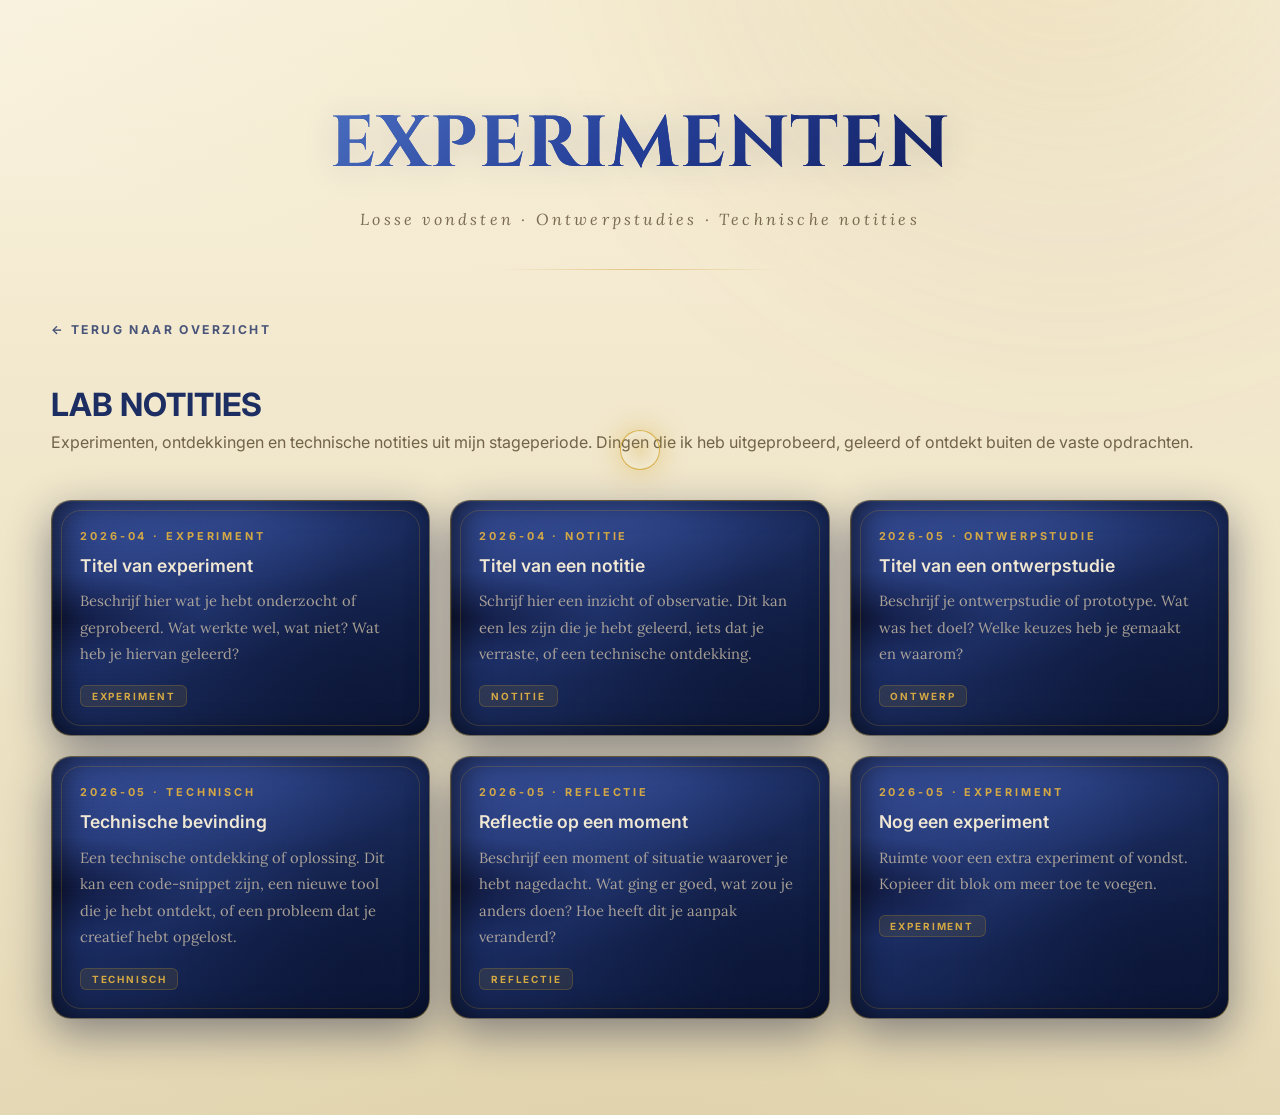
==== commit 3eecb410: "Titles op subpagina's klikbaar naar index.html Co-Authored-By: Claude Sonnet 4.6 <noreply@anthropic." ====
--- a/experimenten.html
+++ b/experimenten.html
@@ -18,7 +18,7 @@
   <div class="cursor-glow" id="cursorGlow" aria-hidden="true"></div>
 
   <header class="hero">
-    <h1 class="title page-title">EXPERIMENTEN</h1>
+    <h1 class="title page-title"><a href="index.html">EXPERIMENTEN</a></h1>
     <p class="subtitle">Losse vondsten · Ontwerpstudies · Technische notities</p>
   </header>
 
--- a/style.css
+++ b/style.css
@@ -5,17 +5,17 @@
 }
 
 :root {
-  --bg: #090909;
-  --panel: rgba(255,255,255,0.05);
-  --border: rgba(255,255,255,0.1);
-  --text: #f5f5f5;
-  --muted: rgba(255,255,255,0.9);
+  --bg: #0a0804;
+  --panel: rgba(180,140,60,0.06);
+  --border: rgba(201,168,76,0.18);
+  --text: #f0e8d0;
+  --muted: rgba(240,220,180,0.62);
   --font-serif: 'Lora', Georgia, serif;
-  --accent: #9b87ff;
+  --accent: #c9a84c;
 }
 
 body {
-  background: radial-gradient(circle at top, #111 0%, #050505 70%);
+  background: radial-gradient(circle at top, #1c1408 0%, #080502 70%);
   color: var(--text);
   font-family: 'Inter', sans-serif;
   overflow-x: hidden;
@@ -45,7 +45,7 @@
   font-size: clamp(3rem, 8vw, 7rem);
   letter-spacing: 0.25rem;
 
-  background: linear-gradient(90deg, white, #9b87ff);
+  background: linear-gradient(90deg, #f5eddb, #c9a84c);
   background-clip: text;
   -webkit-background-clip: text;
 
@@ -57,10 +57,10 @@
 
 @keyframes glow {
   0%,100% {
-    filter: drop-shadow(0 0 10px rgba(155,135,255,0.4));
+    filter: drop-shadow(0 0 10px rgba(201,168,76,0.4));
   }
   50% {
-    filter: drop-shadow(0 0 25px rgba(155,135,255,0.8));
+    filter: drop-shadow(0 0 25px rgba(201,168,76,0.8));
   }
 }
 
@@ -93,7 +93,7 @@
 
 .top-nav button:hover {
   transform: translateY(-4px) scale(1.05);
-  background: rgba(155,135,255,0.15);
+  background: rgba(201,168,76,0.12);
   border-color: var(--accent);
 }
 
@@ -147,8 +147,8 @@
   position: relative;
   overflow: hidden;
 
-  background: rgba(255,255,255,0.05);
-  border: 1px solid rgba(255,255,255,0.08);
+  background: rgba(201,168,76,0.05);
+  border: 1px solid rgba(201,168,76,0.14);
   border-radius: 30px;
 
   padding: 2rem;
@@ -161,7 +161,7 @@
 
 .project-card:hover {
   transform: translateY(-10px) rotateX(5deg);
-  border-color: rgba(155,135,255,0.6);
+  border-color: rgba(201,168,76,0.7);
 }
 
 .project-card h3 {
@@ -178,14 +178,14 @@
 .project-card span {
   position: absolute;
   bottom: 2rem;
-  color: #9b87ff;
+  color: #c9a84c;
 }
 
 .project-glow {
   position: absolute;
   width: 200px;
   height: 200px;
-  background: radial-gradient(circle, rgba(155,135,255,0.4), transparent 70%);
+  background: radial-gradient(circle, rgba(201,168,76,0.4), transparent 70%);
   top: -50px;
   right: -50px;
 }
@@ -255,7 +255,7 @@
 }
 
 .log-date {
-  color: #9b87ff;
+  color: #c9a84c;
   margin-bottom: 1rem;
   letter-spacing: 0.15rem;
 }
@@ -285,7 +285,7 @@
 
 .nav-arrow:hover {
   transform: scale(1.1);
-  background: rgba(155,135,255,0.2);
+  background: rgba(201,168,76,0.2);
 }
 
 .timeline {
@@ -297,8 +297,8 @@
 .timeline-card {
   position: relative;
   padding: 2rem;
-  background: rgba(255,255,255,0.04);
-  border-left: 4px solid #9b87ff;
+  background: rgba(201,168,76,0.04);
+  border-left: 4px solid #c9a84c;
   border-radius: 20px;
   transition: 0.4s;
   overflow: hidden;
@@ -307,7 +307,7 @@
 
 .timeline-card:hover {
   transform: translateX(10px);
-  background: rgba(155,135,255,0.08);
+  background: rgba(201,168,76,0.08);
 }
 
 .timeline-card::before {
@@ -370,7 +370,7 @@
   font-size: 3rem;
   margin-bottom: 2rem;
 
-  background: linear-gradient(90deg, white, #9b87ff);
+  background: linear-gradient(90deg, #f5eddb, #c9a84c);
 
   background-clip: text;
   -webkit-background-clip: text;
@@ -387,7 +387,7 @@
 
   font-size: 2rem;
 
-  color: #9b87ff;
+  color: #c9a84c;
 
 }
 
@@ -433,7 +433,7 @@
 
 .markdown-page blockquote {
 
-  border-left: 4px solid #9b87ff;
+  border-left: 4px solid #c9a84c;
 
   padding-left: 1rem;
 
@@ -467,11 +467,11 @@
 
   text-decoration: none;
 
-  color: white;
-
-  background: rgba(255,255,255,0.05);
-
-  border: 1px solid rgba(255,255,255,0.08);
+  color: var(--text);
+
+  background: rgba(201,168,76,0.05);
+
+  border: 1px solid rgba(201,168,76,0.18);
 
   border-radius: 30px;
 
@@ -490,7 +490,7 @@
     rotateX(4deg)
     scale(1.02);
 
-  border-color: #9b87ff;
+  border-color: #c9a84c;
 
 }
 
@@ -504,7 +504,7 @@
 
 .artifact-card p {
 
-  color: #b4b4b4;
+  color: var(--muted);
 
   margin-bottom: 2rem;
 
@@ -512,7 +512,7 @@
 
 .artifact-card span {
 
-  color: #9b87ff;
+  color: #c9a84c;
 
   letter-spacing: 0.2rem;
 
@@ -527,7 +527,7 @@
 
   background:
     radial-gradient(circle,
-      rgba(155,135,255,0.3),
+      rgba(201,168,76,0.3),
       transparent 70%);
 
   top: -100px;
@@ -547,7 +547,7 @@
 
 .archive-label {
 
-  color: #9b87ff;
+  color: #c9a84c;
 
   letter-spacing: 0.4rem;
 
@@ -602,12 +602,12 @@
   background:
     linear-gradient(
       145deg,
-      rgba(255,255,255,0.08),
-      rgba(255,255,255,0.03)
+      rgba(201,168,76,0.07),
+      rgba(255,255,255,0.02)
     );
 
   border:
-    1px solid rgba(255,255,255,0.08);
+    1px solid rgba(201,168,76,0.14);
 
   transition: 0.6s;
 
@@ -625,14 +625,14 @@
     scale(1.02);
 
   border-color:
-    rgba(155,135,255,0.7);
+    rgba(201,168,76,0.7);
 
 }
 
 
 .chapter-number {
 
-  color: #9b87ff;
+  color: #c9a84c;
 
   letter-spacing: 0.3rem;
 
@@ -652,7 +652,7 @@
 
 .chapter-card p {
 
-  color: #b4b4b4;
+  color: var(--muted);
 
 }
 
@@ -666,10 +666,10 @@
   left: 3rem;
 
   background:
-    rgba(155,135,255,0.15);
+    rgba(201,168,76,0.15);
 
   border:
-    1px solid rgba(155,135,255,0.3);
+    1px solid rgba(201,168,76,0.3);
 
   color: white;
 
@@ -693,7 +693,7 @@
   background:
     radial-gradient(
       circle,
-      rgba(155,135,255,0.25),
+      rgba(201,168,76,0.25),
       transparent 70%
     );
 
@@ -752,18 +752,18 @@
 
 .book-topbar button:hover {
 
-  border-color: rgba(155,135,255,0.7);
-
-  background: rgba(155,135,255,0.16);
-
-  box-shadow: 0 0 30px rgba(155,135,255,0.18);
+  border-color: rgba(201,168,76,0.7);
+
+  background: rgba(201,168,76,0.16);
+
+  box-shadow: 0 0 30px rgba(201,168,76,0.18);
 
 }
 
 
 .page-indicator {
 
-  color: #9b87ff;
+  color: #c9a84c;
 
   letter-spacing: 0.2rem;
 
@@ -806,10 +806,10 @@
   background:
     linear-gradient(
       145deg,
-      rgba(255,255,255,0.1),
-      rgba(255,255,255,0.045)
+      rgba(201,168,76,0.07),
+      rgba(255,255,255,0.02)
     ),
-    rgba(14, 14, 20, 0.9);
+    rgba(16, 11, 4, 0.94);
 
   border:
     1px solid rgba(255,255,255,0.08);
@@ -899,7 +899,7 @@
   transform: scale(1.1);
 
   background:
-    rgba(155,135,255,0.2);
+    rgba(201,168,76,0.2);
 
 }
 
@@ -941,7 +941,7 @@
 
   margin-bottom: 1rem;
 
-  color: #9b87ff;
+  color: #c9a84c;
 
 }
 
@@ -971,8 +971,8 @@
 
 body {
   background:
-    radial-gradient(circle at var(--light-x, 50%) var(--light-y, 0%), rgba(155,135,255,0.18), transparent 28rem),
-    radial-gradient(circle at top, #111 0%, #050505 70%);
+    radial-gradient(circle at var(--light-x, 50%) var(--light-y, 0%), rgba(201,168,76,0.12), transparent 28rem),
+    radial-gradient(circle at top, #1c1408 0%, #080502 70%);
 }
 
 body.has-custom-cursor,
@@ -989,7 +989,7 @@
   height: 48rem;
   border-radius: 50%;
   background:
-    radial-gradient(circle, rgba(155,135,255,0.26), rgba(83,57,160,0.08) 42%, transparent 68%);
+    radial-gradient(circle, rgba(201,168,76,0.22), rgba(100,65,12,0.08) 42%, transparent 68%);
   filter: blur(48px);
   pointer-events: none;
   transition: transform 0.18s ease-out;
@@ -1001,8 +1001,8 @@
   z-index: 40;
   pointer-events: none;
   background:
-    linear-gradient(rgba(255,255,255,0.018) 50%, transparent 50%),
-    linear-gradient(90deg, transparent, rgba(155,135,255,0.035), transparent);
+    linear-gradient(rgba(201,168,76,0.012) 50%, transparent 50%),
+    linear-gradient(90deg, transparent, rgba(201,168,76,0.022), transparent);
   background-size: 100% 4px, 180% 100%;
   mix-blend-mode: screen;
   opacity: 0.28;
@@ -1027,6 +1027,7 @@
   .title {
     font-size: clamp(2.55rem, 15vw, 4.25rem);
     letter-spacing: 0.08rem;
+    text-decoration: none;
   }
 
   .subtitle {
@@ -1159,8 +1160,8 @@
   width: var(--size);
   height: var(--size);
   border-radius: 50%;
-  background: rgba(155,135,255,0.62);
-  box-shadow: 0 0 18px rgba(155,135,255,0.9);
+  background: rgba(201,168,76,0.62);
+  box-shadow: 0 0 18px rgba(201,168,76,0.9);
   opacity: 0;
   animation: particleRise var(--duration) linear infinite;
   animation-delay: var(--delay);
@@ -1190,10 +1191,10 @@
   left: 0;
   width: 2.5rem;
   height: 2.5rem;
-  border: 1px solid rgba(155,135,255,0.75);
+  border: 1px solid rgba(201,168,76,0.75);
   border-radius: 50%;
-  background: radial-gradient(circle, rgba(155,135,255,0.22), transparent 62%);
-  box-shadow: 0 0 28px rgba(155,135,255,0.45);
+  background: radial-gradient(circle, rgba(201,168,76,0.22), transparent 62%);
+  box-shadow: 0 0 28px rgba(201,168,76,0.45);
   opacity: 0;
   pointer-events: none;
   transition:
@@ -1211,7 +1212,7 @@
   width: 4.25rem;
   height: 4.25rem;
   border-color: rgba(255,255,255,0.78);
-  background: radial-gradient(circle, rgba(155,135,255,0.32), rgba(155,135,255,0.08) 52%, transparent 70%);
+  background: radial-gradient(circle, rgba(201,168,76,0.32), rgba(201,168,76,0.08) 52%, transparent 70%);
 }
 
 .hero {
@@ -1279,7 +1280,7 @@
   position: absolute;
   inset: 0;
   background:
-    radial-gradient(circle at var(--glow-x, 80%) var(--glow-y, 15%), rgba(155,135,255,0.22), transparent 36%),
+    radial-gradient(circle at var(--glow-x, 80%) var(--glow-y, 15%), rgba(201,168,76,0.22), transparent 36%),
     linear-gradient(120deg, transparent, rgba(255,255,255,0.045), transparent);
   opacity: 0;
   pointer-events: none;
@@ -1309,8 +1310,8 @@
     filter 0.28s ease;
   will-change: transform, opacity, filter;
   box-shadow:
-    0 30px 90px rgba(0,0,0,0.42),
-    inset 0 1px 0 rgba(255,255,255,0.08);
+    0 30px 90px rgba(0,0,0,0.55),
+    inset 0 1px 0 rgba(201,168,76,0.1);
 }
 
 .book-page::after,
@@ -1405,10 +1406,10 @@
 .artifact-card {
   isolation: isolate;
   min-height: 320px;
-  border-color: rgba(155,135,255,0.18);
-  background:
-    linear-gradient(145deg, rgba(155,135,255,0.1), rgba(255,255,255,0.03)),
-    repeating-linear-gradient(90deg, rgba(255,255,255,0.025) 0 1px, transparent 1px 72px);
+  border-color: rgba(201,168,76,0.28);
+  background:
+    linear-gradient(145deg, rgba(201,168,76,0.09), rgba(255,255,255,0.02)),
+    repeating-linear-gradient(90deg, rgba(201,168,76,0.04) 0 1px, transparent 1px 72px);
 }
 
 .artifact-card::before {
@@ -1434,8 +1435,8 @@
 
 .artifact-card:hover {
   box-shadow:
-    0 0 0 1px rgba(155,135,255,0.24),
-    0 30px 90px rgba(70,47,160,0.24);
+    0 0 0 1px rgba(201,168,76,0.24),
+    0 30px 90px rgba(80,55,8,0.24);
 }
 
 .artifact-card.is-downloading {
@@ -1547,8 +1548,8 @@
   inset: 1px;
   border-radius: inherit;
   background:
-    linear-gradient(180deg, rgba(255,255,255,0.05), transparent 38%),
-    repeating-linear-gradient(90deg, rgba(255,255,255,0.018) 0 1px, transparent 1px 68px);
+    linear-gradient(180deg, rgba(201,168,76,0.06), transparent 38%),
+    repeating-linear-gradient(90deg, rgba(201,168,76,0.04) 0 1px, transparent 1px 68px);
   pointer-events: none;
 }
 
@@ -1564,11 +1565,11 @@
   min-height: 190px;
   overflow: hidden;
   padding: 1.35rem;
-  border: 1px solid rgba(255,255,255,0.08);
+  border: 1px solid rgba(201,168,76,0.14);
   border-radius: 22px;
   background:
-    linear-gradient(145deg, rgba(255,255,255,0.075), rgba(255,255,255,0.025)),
-    repeating-linear-gradient(90deg, rgba(255,255,255,0.018) 0 1px, transparent 1px 62px);
+    linear-gradient(145deg, rgba(201,168,76,0.06), rgba(255,255,255,0.015)),
+    repeating-linear-gradient(90deg, rgba(201,168,76,0.04) 0 1px, transparent 1px 62px);
   cursor: pointer;
   transform-style: preserve-3d;
   transition:
@@ -1581,9 +1582,9 @@
 
 .daily-record-card:hover,
 .daily-record-card:focus-visible {
-  border-color: rgba(155,135,255,0.64);
+  border-color: rgba(201,168,76,0.64);
   box-shadow:
-    0 22px 70px rgba(61,43,140,0.22),
+    0 22px 70px rgba(80,55,8,0.22),
     inset 0 1px 0 rgba(255,255,255,0.08);
   outline: none;
   transform:
@@ -1597,7 +1598,7 @@
   position: absolute;
   inset: 0;
   background:
-    radial-gradient(circle at var(--glow-x, 80%) var(--glow-y, 12%), rgba(155,135,255,0.24), transparent 42%),
+    radial-gradient(circle at var(--glow-x, 80%) var(--glow-y, 12%), rgba(201,168,76,0.24), transparent 42%),
     linear-gradient(120deg, transparent, rgba(255,255,255,0.04), transparent);
   opacity: 0;
   pointer-events: none;
@@ -1612,7 +1613,7 @@
 .record-scan {
   position: absolute;
   inset: 0;
-  background: linear-gradient(180deg, transparent, rgba(155,135,255,0.12), transparent);
+  background: linear-gradient(180deg, transparent, rgba(201,168,76,0.12), transparent);
   opacity: 0;
   transform: translateY(-100%);
   pointer-events: none;
@@ -1685,8 +1686,8 @@
   perspective: 1800px;
   pointer-events: none;
   background:
-    radial-gradient(circle at 50% 18%, rgba(155,135,255,0.18), transparent 38rem),
-    linear-gradient(180deg, rgba(8,8,12,0.94), rgba(6,6,9,0.94));
+    radial-gradient(circle at 50% 18%, rgba(201,168,76,0.1), transparent 38rem),
+    linear-gradient(180deg, rgba(14,10,4,0.96), rgba(8,5,2,0.96));
   background-attachment: local;
   transition: opacity 0.32s ease;
 }
@@ -1699,7 +1700,7 @@
 .modal-backdrop {
   position: fixed;
   inset: 0;
-  background: rgba(3,3,6,0.34);
+  background: rgba(6,4,1,0.42);
   backdrop-filter: blur(18px);
 }
 
@@ -1740,9 +1741,9 @@
 }
 
 .modal-close:hover {
-  border-color: rgba(155,135,255,0.7);
-  background: rgba(155,135,255,0.16);
-  box-shadow: 0 0 30px rgba(155,135,255,0.18);
+  border-color: rgba(201,168,76,0.7);
+  background: rgba(201,168,76,0.16);
+  box-shadow: 0 0 30px rgba(201,168,76,0.18);
 }
 
 .modal-page {
@@ -1757,11 +1758,11 @@
   background:
     linear-gradient(
       145deg,
-      rgba(255,255,255,0.08),
-      rgba(255,255,255,0.03)
+      rgba(201,168,76,0.07),
+      rgba(255,255,255,0.02)
     );
   border:
-    1px solid rgba(255,255,255,0.08);
+    1px solid rgba(201,168,76,0.16);
   overflow: hidden;
   backdrop-filter: blur(20px);
   touch-action: pan-y;
@@ -1821,7 +1822,7 @@
   border: 1px solid rgba(255,255,255,0.1);
   background:
     linear-gradient(180deg, rgba(255,255,255,0.08), rgba(255,255,255,0.025)),
-    rgba(9,9,14,0.48);
+    rgba(14,9,3,0.48);
   color: rgba(255,255,255,0.72);
   letter-spacing: 0.16rem;
   text-transform: uppercase;
@@ -1851,10 +1852,10 @@
 }
 
 .side-nav-btn:hover {
-  border-color: rgba(155,135,255,0.72);
-  background: rgba(155,135,255,0.12);
+  border-color: rgba(201,168,76,0.72);
+  background: rgba(201,168,76,0.12);
   color: white;
-  box-shadow: 0 0 34px rgba(155,135,255,0.22);
+  box-shadow: 0 0 34px rgba(201,168,76,0.22);
 }
 
 .book-view .page-btn {
@@ -2058,6 +2059,7 @@
 .page-title {
   font-size: clamp(1.75rem, 6vw, 4.5rem);
   letter-spacing: 0.08rem;
+  text-decoration: none;
 }
 
 .page-layout {
@@ -2112,23 +2114,23 @@
   position: relative;
   padding: 2rem;
   border-radius: 24px;
-  border: 1px solid rgba(255,255,255,0.08);
-  background: linear-gradient(145deg, rgba(255,255,255,0.065), rgba(255,255,255,0.02));
+  border: 1px solid rgba(201,168,76,0.18);
+  background: linear-gradient(145deg, rgba(201,168,76,0.07), rgba(255,255,255,0.015));
   overflow: hidden;
   transition: border-color 0.32s ease, transform 0.32s ease, box-shadow 0.32s ease;
 }
 
 .opdracht-card:hover {
-  border-color: rgba(155,135,255,0.45);
+  border-color: rgba(201,168,76,0.45);
   transform: translateY(-5px);
-  box-shadow: 0 24px 64px rgba(61,43,140,0.22);
+  box-shadow: 0 24px 64px rgba(80,55,8,0.22);
 }
 
 .opdracht-card::before {
   content: '';
   position: absolute;
   inset: 0;
-  background: repeating-linear-gradient(90deg, rgba(255,255,255,0.018) 0 1px, transparent 1px 68px);
+  background: repeating-linear-gradient(90deg, rgba(201,168,76,0.04) 0 1px, transparent 1px 68px);
   pointer-events: none;
 }
 
@@ -2165,8 +2167,8 @@
 }
 
 .status-lopend {
-  background: rgba(155,135,255,0.12);
-  border: 1px solid rgba(155,135,255,0.3);
+  background: rgba(201,168,76,0.12);
+  border: 1px solid rgba(201,168,76,0.3);
   color: var(--accent);
 }
 
@@ -2199,9 +2201,9 @@
   text-transform: uppercase;
   padding: 0.25rem 0.65rem;
   border-radius: 6px;
-  background: rgba(255,255,255,0.06);
-  border: 1px solid rgba(255,255,255,0.1);
-  color: rgba(255,255,255,0.5);
+  background: rgba(201,168,76,0.08);
+  border: 1px solid rgba(201,168,76,0.2);
+  color: rgba(230,200,130,0.7);
 }
 
 /* =========================
@@ -2218,8 +2220,8 @@
   position: relative;
   padding: 1.75rem;
   border-radius: 20px;
-  border: 1px solid rgba(255,255,255,0.08);
-  background: linear-gradient(160deg, rgba(255,255,255,0.06), rgba(255,255,255,0.015));
+  border: 1px solid rgba(201,168,76,0.16);
+  background: linear-gradient(160deg, rgba(201,168,76,0.06), rgba(255,255,255,0.01));
   overflow: hidden;
   transition: border-color 0.28s ease, transform 0.28s ease;
 }
@@ -2231,13 +2233,13 @@
   left: 0;
   right: 0;
   height: 2px;
-  background: linear-gradient(90deg, transparent, rgba(155,135,255,0.7), transparent);
+  background: linear-gradient(90deg, transparent, rgba(201,168,76,0.7), transparent);
   opacity: 0;
   transition: opacity 0.28s ease;
 }
 
 .experiment-card:hover {
-  border-color: rgba(155,135,255,0.38);
+  border-color: rgba(201,168,76,0.38);
   transform: translateY(-4px);
 }
 
@@ -2278,8 +2280,8 @@
   text-transform: uppercase;
   padding: 0.25rem 0.65rem;
   border-radius: 6px;
-  background: rgba(155,135,255,0.1);
-  border: 1px solid rgba(155,135,255,0.22);
+  background: rgba(201,168,76,0.1);
+  border: 1px solid rgba(201,168,76,0.22);
   color: var(--accent);
 }
 
@@ -2297,3 +2299,1888 @@
     margin-bottom: 2rem;
   }
 }
+
+/* =========================
+   PERKAMENT PAGINA STIJL
+========================= */
+
+.book-page-v2,
+.modal-page {
+  background:
+    radial-gradient(ellipse at center, transparent 52%, rgba(90,55,10,0.35) 100%),
+    radial-gradient(ellipse at 18% 22%, rgba(255,235,170,0.55) 0%, transparent 48%),
+    radial-gradient(ellipse at 82% 78%, rgba(195,148,68,0.38) 0%, transparent 48%),
+    radial-gradient(ellipse at 50% 5%, rgba(240,210,130,0.3) 0%, transparent 35%),
+    linear-gradient(155deg, #f4e4b2 0%, #e8d090 30%, #f0dfa8 60%, #e2c87a 100%);
+
+  color: #2c1a06;
+  border: 1px solid rgba(140,100,28,0.45);
+
+  box-shadow:
+    0 50px 120px rgba(0,0,0,0.75),
+    0 0 0 1px rgba(201,168,76,0.12),
+    inset 0 0 120px rgba(160,110,20,0.07),
+    inset 0 2px 0 rgba(255,248,220,0.6);
+}
+
+.book-page-v2::after,
+.modal-page::after {
+  background:
+    linear-gradient(90deg, rgba(0,0,0,0.18), transparent 10%, transparent 90%, rgba(0,0,0,0.12)),
+    repeating-linear-gradient(0deg, transparent 0 26px, rgba(120,80,20,0.1) 26px 27px);
+}
+
+.book-page-v2 .modal-page-meta,
+.modal-page .modal-page-meta {
+  color: rgba(110,65,14,0.72);
+  border-bottom: 1px solid rgba(140,100,28,0.25);
+  padding-bottom: 1.25rem;
+  margin-bottom: 2rem;
+}
+
+.book-page-v2 .markdown-page p,
+.book-page-v2 .markdown-page li,
+.book-page-v2 .page-content p,
+.book-page-v2 .page-content li,
+.modal-page .markdown-page p,
+.modal-page .markdown-page li {
+  color: #2c1a06;
+}
+
+.book-page-v2 .markdown-page h1,
+.book-page-v2 .page-content h1,
+.modal-page .markdown-page h1 {
+  background: linear-gradient(90deg, #1a0d02, #8a5010);
+  background-clip: text;
+  -webkit-background-clip: text;
+  color: transparent;
+  -webkit-text-fill-color: transparent;
+  filter: none;
+}
+
+.book-page-v2 .markdown-page h2,
+.book-page-v2 .page-content h2,
+.modal-page .markdown-page h2 {
+  color: #7a4a0e;
+}
+
+.book-page-v2 .markdown-page h3,
+.book-page-v2 .page-content h3,
+.modal-page .markdown-page h3 {
+  color: #5a3808;
+}
+
+.book-page-v2 .markdown-page strong,
+.modal-page .markdown-page strong {
+  color: #1a0d02;
+}
+
+.book-page-v2 .markdown-page blockquote,
+.modal-page .markdown-page blockquote {
+  border-left-color: rgba(140,95,25,0.5);
+  color: rgba(55,30,6,0.78);
+}
+
+.book-page-v2 .markdown-page code,
+.modal-page .markdown-page code {
+  background: rgba(0,0,0,0.07);
+  color: #5a3808;
+}
+
+.book-page-v2 .markdown-page ul,
+.modal-page .markdown-page ul {
+  color: #2c1a06;
+}
+
+.log-modal {
+  background:
+    radial-gradient(circle at 50% 10%, rgba(201,168,76,0.06), transparent 40rem),
+    linear-gradient(180deg, rgba(10,6,2,0.97), rgba(5,3,1,0.97));
+}
+
+/* Paginaknoppen en topbar contrasteren met perkament */
+.book-page-v2 ~ .book-topbar button,
+.book-topbar button {
+  background: rgba(20,12,3,0.6);
+  border-color: rgba(201,168,76,0.22);
+}
+
+/* ==========================================================
+   GOLD ARCHIVE — DEFINITIEVE VERFIJNING
+   Overschrijft alle eerdere kleur- en sfeerinstellingen.
+========================================================== */
+
+/* Verfijnd kleurenpalet */
+:root {
+  --bg: #0d0800;
+  --panel: rgba(175,125,35,0.09);
+  --border: rgba(200,155,50,0.24);
+  --text: #f5edd5;
+  --muted: rgba(230,205,152,0.68);
+  --font-serif: 'Lora', Georgia, serif;
+  --accent: #d4a843;
+}
+
+/* Rijkere kaarslichtsfeer — warm en diep */
+body {
+  background:
+    radial-gradient(ellipse 115% 55% at 50% -6%, rgba(210,148,38,0.28), transparent),
+    radial-gradient(circle at 12% 72%, rgba(140,88,14,0.09), transparent 38%),
+    radial-gradient(circle at 88% 28%, rgba(160,105,16,0.07), transparent 35%),
+    radial-gradient(ellipse at top, #2e1c06 0%, #130b02 42%, #060300 100%);
+}
+
+/* Decoratief gouden lijntje onder hero */
+.hero::after {
+  content: '';
+  display: block;
+  width: 280px;
+  height: 1px;
+  margin: 2.5rem auto 0;
+  background: linear-gradient(90deg, transparent, rgba(212,168,67,0.55), transparent);
+}
+
+/* Titelgradiënt — rijk drielaags goud */
+.title {
+  background: linear-gradient(140deg, #fff8e4 0%, #f8c84e 38%, #c98420 70%, #7a4e08 100%);
+  background-clip: text;
+  -webkit-background-clip: text;
+}
+
+@keyframes glow {
+  0%, 100% { filter: drop-shadow(0 0 14px rgba(210,148,38,0.52)); }
+  50%       { filter: drop-shadow(0 0 40px rgba(210,148,38,1)); }
+}
+
+/* Subtitle */
+.subtitle {
+  color: rgba(228,200,138,0.7);
+}
+
+/* Ambient glow — groter, warmer, kaarslichtachtig */
+.ambient-glow {
+  width: 68rem;
+  height: 68rem;
+  top: -32rem;
+  right: -24rem;
+  background: radial-gradient(circle,
+    rgba(212,168,50,0.38),
+    rgba(140,85,8,0.1) 40%,
+    transparent 68%);
+  filter: blur(54px);
+}
+
+/* Particles — goudstof */
+.particle-field span {
+  background: rgba(228,182,62,0.52);
+  box-shadow: 0 0 14px rgba(228,182,62,0.78);
+}
+
+/* Cursor — warm goud */
+.cursor-glow {
+  border-color: rgba(212,165,48,0.82);
+  background: radial-gradient(circle, rgba(212,165,48,0.2), transparent 62%);
+  box-shadow: 0 0 28px rgba(212,165,48,0.46);
+}
+.cursor-glow.is-hovering {
+  border-color: rgba(240,200,70,0.9);
+  background: radial-gradient(circle, rgba(212,165,48,0.32), rgba(212,165,48,0.07) 52%, transparent 70%);
+}
+
+/* Scanline — alleen subtiel warm graan */
+.scanline-overlay {
+  opacity: 0.13;
+}
+
+/* Navigatieknoppen */
+.top-nav button {
+  background: rgba(10,6,0,0.72);
+  border: 1px solid rgba(195,148,42,0.26);
+  color: var(--text);
+}
+.top-nav button:hover {
+  background: rgba(175,125,28,0.15);
+  border-color: var(--accent);
+  box-shadow: 0 0 28px rgba(200,148,32,0.2);
+  transform: translateY(-4px) scale(1.05);
+}
+
+/* === KAARTEN: RIJKE DONKERE LEERSTIJL === */
+
+.project-card,
+.chapter-card,
+.artifact-card {
+  background:
+    linear-gradient(145deg, rgba(175,125,32,0.13), rgba(80,48,6,0.08)),
+    rgba(13,8,1,0.86);
+  border: 1px solid rgba(195,148,42,0.24);
+}
+
+.identity-card {
+  background:
+    linear-gradient(145deg, rgba(175,125,32,0.11), rgba(80,48,6,0.06)),
+    rgba(13,8,1,0.84);
+  border: 1px solid rgba(195,148,42,0.22);
+}
+
+.project-card:hover,
+.chapter-card:hover,
+.identity-card:hover {
+  border-color: rgba(215,165,48,0.7);
+  box-shadow:
+    0 24px 72px rgba(108,66,6,0.4),
+    0 0 0 1px rgba(215,165,48,0.15);
+}
+
+/* Binnenkader op chapter cards — als boekomslag */
+.chapter-card::before {
+  content: '';
+  position: absolute;
+  inset: 10px;
+  border: 1px solid rgba(195,148,42,0.2);
+  border-radius: 32px;
+  pointer-events: none;
+  z-index: 0;
+}
+
+/* Chapter knop */
+.chapter-card button {
+  background: rgba(175,125,28,0.14);
+  border-color: rgba(195,148,42,0.34);
+  color: var(--text);
+}
+
+/* Daily record kaarten */
+.daily-record-card {
+  background:
+    linear-gradient(145deg, rgba(175,125,32,0.09), rgba(55,32,3,0.04)),
+    rgba(11,7,1,0.82);
+  border: 1px solid rgba(185,138,38,0.18);
+}
+.daily-record-card:hover,
+.daily-record-card:focus-visible {
+  border-color: rgba(212,162,46,0.68);
+  box-shadow:
+    0 18px 56px rgba(90,54,4,0.32),
+    inset 0 1px 0 rgba(212,162,46,0.1);
+}
+
+/* Artifact */
+.artifact-card {
+  background:
+    linear-gradient(145deg, rgba(175,125,32,0.12), rgba(60,34,3,0.06)),
+    rgba(13,8,1,0.88);
+  border-color: rgba(195,148,42,0.28);
+}
+.artifact-card:hover {
+  box-shadow:
+    0 0 0 1px rgba(215,165,48,0.3),
+    0 32px 90px rgba(100,60,5,0.35);
+}
+
+/* Opdracht en experiment kaarten */
+.opdracht-card {
+  background: linear-gradient(145deg, rgba(175,125,32,0.1), rgba(55,32,3,0.04));
+  border-color: rgba(185,138,38,0.22);
+}
+.opdracht-card:hover {
+  border-color: rgba(212,162,46,0.52);
+  box-shadow: 0 20px 56px rgba(88,52,4,0.28);
+}
+
+.experiment-card {
+  background: linear-gradient(160deg, rgba(175,125,32,0.09), rgba(55,32,3,0.03));
+  border-color: rgba(185,138,38,0.2);
+}
+.experiment-card:hover {
+  border-color: rgba(212,162,46,0.44);
+}
+
+/* Kaart glow overlays → goud */
+.project-card::after,
+.chapter-card::after,
+.artifact-card::after {
+  background:
+    radial-gradient(circle at var(--glow-x, 80%) var(--glow-y, 15%), rgba(212,168,50,0.22), transparent 36%),
+    linear-gradient(120deg, transparent, rgba(255,220,120,0.04), transparent);
+}
+
+/* Hover glow voor record cards */
+.daily-record-card::after {
+  background:
+    radial-gradient(circle at var(--glow-x, 80%) var(--glow-y, 12%), rgba(212,168,50,0.22), transparent 42%),
+    linear-gradient(120deg, transparent, rgba(255,220,120,0.04), transparent);
+}
+
+/* Record scan sweep */
+.record-scan {
+  background: linear-gradient(180deg, transparent, rgba(212,168,50,0.1), transparent);
+}
+
+/* === ECHTE PERKAMENTPAGINA'S === */
+/* Ivoor, niet geel — als duur oud papier */
+
+.book-page-v2,
+.modal-page {
+  background:
+    radial-gradient(ellipse at center, transparent 62%, rgba(60,35,5,0.22) 100%),
+    radial-gradient(ellipse at 10% 12%, rgba(255,255,252,0.7) 0%, transparent 40%),
+    radial-gradient(ellipse at 90% 88%, rgba(208,175,110,0.28) 0%, transparent 40%),
+    radial-gradient(ellipse at 55% 45%, rgba(248,240,220,0.3) 0%, transparent 60%),
+    linear-gradient(155deg, #faf5ea 0%, #f3e8d0 28%, #f7f0df 58%, #ecdcbc 100%);
+
+  color: #221304;
+  border: 1px solid rgba(148,104,24,0.36);
+
+  box-shadow:
+    0 70px 160px rgba(0,0,0,0.85),
+    0 0 0 1px rgba(200,158,42,0.07),
+    inset 0 0 180px rgba(172,122,16,0.04),
+    inset 0 3px 0 rgba(255,253,242,0.9);
+}
+
+/* Ornamentele binnenkader — als pagina in verlicht manuscript */
+.book-page-v2::before,
+.modal-page::before {
+  content: '';
+  position: absolute;
+  inset: 14px;
+  border: 1px solid rgba(152,108,22,0.16);
+  border-radius: 28px;
+  pointer-events: none;
+  z-index: 0;
+  background: none;
+  transform: none;
+  animation: none;
+  opacity: 1;
+}
+
+/* Subtiele paginalijnen */
+.book-page-v2::after,
+.modal-page::after {
+  background:
+    linear-gradient(90deg, rgba(0,0,0,0.1), transparent 7%, transparent 93%, rgba(0,0,0,0.07)),
+    repeating-linear-gradient(0deg, transparent 0 30px, rgba(118,80,14,0.065) 30px 31px);
+}
+
+/* Meta-dataregel op perkament */
+.book-page-v2 .modal-page-meta,
+.modal-page .modal-page-meta {
+  color: rgba(102,60,10,0.6);
+  border-bottom: 1px solid rgba(148,104,24,0.18);
+  padding-bottom: 1.25rem;
+  margin-bottom: 2.5rem;
+}
+
+/* Lopende tekst op perkament — donker sepia */
+.book-page-v2 .markdown-page p,
+.book-page-v2 .markdown-page li,
+.book-page-v2 .page-content p,
+.book-page-v2 .page-content li,
+.modal-page .markdown-page p,
+.modal-page .markdown-page li {
+  color: #261505;
+  font-family: var(--font-serif);
+  line-height: 2;
+}
+
+.book-page-v2 .markdown-page ul,
+.book-page-v2 .page-content ul,
+.modal-page .markdown-page ul {
+  color: #261505;
+}
+
+/* H1 — decoratief goud-sepia gradiënt */
+.book-page-v2 .markdown-page h1,
+.book-page-v2 .page-content h1,
+.modal-page .markdown-page h1 {
+  background: linear-gradient(90deg, #180c01, #7a4408);
+  background-clip: text;
+  -webkit-background-clip: text;
+  color: transparent;
+  -webkit-text-fill-color: transparent;
+  filter: none;
+}
+
+/* H2 — klassiek Cinzel voor archief-gevoel */
+.book-page-v2 .markdown-page h2,
+.book-page-v2 .page-content h2,
+.modal-page .markdown-page h2 {
+  color: #7a4408;
+  font-family: 'Cinzel', serif;
+  font-size: 1.05rem;
+  letter-spacing: 0.14rem;
+  text-transform: uppercase;
+}
+
+.book-page-v2 .markdown-page h3,
+.book-page-v2 .page-content h3,
+.modal-page .markdown-page h3 {
+  color: #5a3404;
+}
+
+.book-page-v2 .markdown-page strong,
+.modal-page .markdown-page strong {
+  color: #180c01;
+}
+
+.book-page-v2 .markdown-page blockquote,
+.modal-page .markdown-page blockquote {
+  border-left: 3px solid rgba(138,92,18,0.4);
+  background: rgba(0,0,0,0.025);
+  padding: 0.75rem 1.25rem;
+  border-radius: 0 8px 8px 0;
+  color: rgba(48,24,3,0.7);
+  font-style: italic;
+}
+
+.book-page-v2 .markdown-page code,
+.modal-page .markdown-page code {
+  background: rgba(0,0,0,0.06);
+  color: #5a3404;
+  border: 1px solid rgba(0,0,0,0.07);
+}
+
+/* Paginaknoppen — donker leer op perkament */
+.book-topbar button {
+  background: rgba(8,5,0,0.78);
+  border-color: rgba(188,142,38,0.28);
+  color: var(--text);
+}
+.book-topbar button:hover {
+  border-color: rgba(212,162,46,0.72);
+  background: rgba(162,112,20,0.18);
+  box-shadow: 0 0 28px rgba(200,148,30,0.2);
+}
+
+.page-btn {
+  border-color: rgba(185,138,38,0.22);
+  background: rgba(8,5,0,0.72);
+  color: var(--text);
+}
+.page-btn:hover {
+  background: rgba(162,112,20,0.16);
+  border-color: rgba(212,162,46,0.58);
+}
+
+/* Log modal achtergrond — donkere studeerruimte */
+.log-modal {
+  background:
+    radial-gradient(circle at 50% 5%, rgba(198,148,32,0.06), transparent 44rem),
+    linear-gradient(180deg, rgba(6,3,0,0.97), rgba(2,1,0,0.97));
+}
+
+/* Achtergrond bij open modal */
+.modal-backdrop {
+  background: rgba(4,2,0,0.45);
+}
+
+/* Boek-topbar en pagina-indicator */
+.page-indicator {
+  color: var(--accent);
+  opacity: 0.85;
+}
+
+/* Opdracht tags */
+.opdracht-tag {
+  background: rgba(200,155,42,0.09);
+  border-color: rgba(200,155,42,0.22);
+  color: rgba(228,195,120,0.72);
+}
+
+/* Experiment type badge */
+.experiment-type {
+  background: rgba(200,155,42,0.1);
+  border-color: rgba(200,155,42,0.24);
+  color: var(--accent);
+}
+
+/* Status lopend */
+.status-lopend {
+  background: rgba(200,155,42,0.1);
+  border-color: rgba(200,155,42,0.28);
+  color: var(--accent);
+}
+
+/* ==========================================================
+   ATMOSFERISCHE LUCHT & BOEKOMSLAGEN
+   Lichter, warmer — als een verlichte archiefruimte
+========================================================== */
+
+/* Warme kaarslicht-lucht: goudgeel bovenaan, donker beneden */
+body {
+  background:
+    radial-gradient(ellipse 110% 55% at 50% -5%, rgba(220,162,44,0.52), transparent 68%),
+    radial-gradient(ellipse 60% 35% at 82% -3%,  rgba(188,118,28,0.28), transparent 60%),
+    radial-gradient(ellipse 60% 30% at 16% -2%,  rgba(168,104,20,0.22), transparent 58%),
+    radial-gradient(ellipse 45% 30% at 50% 20%,  rgba(175,110,24,0.1),  transparent 52%),
+    radial-gradient(circle at 10% 68%, rgba(138,84,10,0.09), transparent 42%),
+    linear-gradient(180deg,
+      #4a3214 0%,
+      #30200a 16%,
+      #1e1205 38%,
+      #100a02 62%,
+      #060401 100%);
+}
+
+/* Ambient glow: groter, feller — echte kaarslichtgloed */
+.ambient-glow {
+  width: 80rem;
+  height: 80rem;
+  top: -38rem;
+  right: -26rem;
+  background: radial-gradient(circle,
+    rgba(220,165,46,0.46),
+    rgba(148,90,8,0.12) 40%,
+    transparent 68%);
+  filter: blur(58px);
+}
+
+/* Particles: goudstof dat danst in het licht */
+.particle-field span {
+  background: rgba(232,186,64,0.58);
+  box-shadow: 0 0 16px rgba(232,186,64,0.82);
+}
+
+/* ===  CHAPTER CARDS: ECHTE BOEKOMSLAGEN === */
+
+.chapter-card {
+  background:
+    radial-gradient(ellipse at 88% 12%, rgba(185,132,38,0.3), transparent 45%),
+    radial-gradient(ellipse at 15% 85%, rgba(120,72,10,0.2), transparent 40%),
+    linear-gradient(158deg, #422510 0%, #2c1806 42%, #3a2008 100%);
+
+  border: 1px solid rgba(205,158,44,0.4);
+
+  box-shadow:
+    inset 5px 0 16px rgba(0,0,0,0.55),
+    inset -1px 0 4px rgba(205,158,44,0.05),
+    inset 0 -3px 10px rgba(0,0,0,0.3),
+    inset 0 1px 0 rgba(230,185,75,0.18),
+    0 18px 55px rgba(0,0,0,0.6),
+    0 2px 0 rgba(205,158,44,0.2);
+}
+
+/* Inner frame: gouden boekomslagrand */
+.chapter-card::before {
+  content: '';
+  position: absolute;
+  inset: 12px;
+  border: 1px solid rgba(205,158,44,0.24);
+  border-radius: 30px;
+  pointer-events: none;
+  z-index: 0;
+  background: none;
+}
+
+.chapter-card:hover {
+  border-color: rgba(222,178,58,0.75);
+  box-shadow:
+    inset 5px 0 16px rgba(0,0,0,0.55),
+    0 30px 80px rgba(115,70,6,0.5),
+    0 0 0 1px rgba(222,178,58,0.2);
+  transform: translateY(-15px) rotateX(6deg) scale(1.02);
+}
+
+/* Chapter OPEN-knop als gouden gesp/slot */
+.chapter-card button {
+  background: linear-gradient(135deg, rgba(190,142,38,0.22), rgba(148,108,22,0.12));
+  border: 1px solid rgba(205,158,44,0.46);
+  font-family: 'Cinzel', serif;
+  font-size: 0.76rem;
+  letter-spacing: 0.22rem;
+  color: rgba(230,195,120,0.9);
+  transition: 0.3s ease;
+}
+
+.chapter-card button:hover {
+  background: rgba(190,142,38,0.3);
+  border-color: rgba(222,178,58,0.7);
+  color: #f5edd5;
+}
+
+/* Chapter nummer en titel bovenop de kaart-lagen */
+.chapter-card h3,
+.chapter-number {
+  position: relative;
+  z-index: 1;
+}
+
+.chapter-card p {
+  position: relative;
+  z-index: 1;
+  color: rgba(228,200,148,0.72);
+}
+
+/* === DAILY RECORD KAARTEN: KLEINE LEREN NOTITIEBOEKJES === */
+
+.daily-record-card {
+  background:
+    radial-gradient(ellipse at 92% 8%, rgba(180,130,32,0.22), transparent 40%),
+    linear-gradient(148deg, #321c06 0%, #1e1203 52%, #2c1806 100%);
+
+  border: 1px solid rgba(195,150,40,0.3);
+
+  box-shadow:
+    inset 4px 0 12px rgba(0,0,0,0.45),
+    inset 0 1px 0 rgba(210,165,50,0.12),
+    0 8px 28px rgba(0,0,0,0.45);
+}
+
+/* Boekrug rechts — als gesloten notitieboek */
+.daily-record-card::before {
+  content: '';
+  position: absolute;
+  right: 0;
+  top: 10%;
+  bottom: 10%;
+  width: 5px;
+  background: linear-gradient(180deg,
+    rgba(205,158,44,0.12),
+    rgba(205,158,44,0.38) 28%,
+    rgba(205,158,44,0.38) 72%,
+    rgba(205,158,44,0.12));
+  border-radius: 0 3px 3px 0;
+  pointer-events: none;
+  z-index: 1;
+}
+
+.daily-record-card:hover,
+.daily-record-card:focus-visible {
+  border-color: rgba(218,172,52,0.7);
+  box-shadow:
+    inset 4px 0 12px rgba(0,0,0,0.45),
+    0 22px 62px rgba(95,58,4,0.38),
+    inset 0 1px 0 rgba(218,172,52,0.14);
+}
+
+/* === SECTIEKOPPEN HELDERDER === */
+
+.section-header h2,
+.archive-header h2,
+.page-intro h2 {
+  color: #f5edd5;
+  text-shadow: 0 2px 24px rgba(0,0,0,0.5);
+}
+
+.archive-label {
+  text-shadow: 0 0 22px rgba(212,168,50,0.5);
+  opacity: 0.95;
+}
+
+/* OVER MIJ kaarten: warmer en zichtbaarder */
+.identity-card,
+.project-card {
+  background:
+    linear-gradient(145deg, rgba(180,130,34,0.14), rgba(82,50,7,0.09)),
+    rgba(22,14,2,0.82);
+}
+
+/* Artifact card */
+.artifact-card {
+  background:
+    radial-gradient(ellipse at 85% 15%, rgba(180,132,35,0.2), transparent 42%),
+    linear-gradient(145deg, rgba(180,130,34,0.13), rgba(65,38,4,0.07)),
+    rgba(14,9,1,0.9);
+}
+
+/* Opdracht en experiment */
+.opdracht-card {
+  background:
+    linear-gradient(145deg, rgba(175,128,33,0.11), rgba(58,33,3,0.05)),
+    rgba(18,10,1,0.8);
+}
+
+.experiment-card {
+  background:
+    linear-gradient(160deg, rgba(175,128,33,0.1), rgba(55,31,3,0.04)),
+    rgba(16,9,1,0.78);
+}
+
+/* Book-topbar op donkere achtergrond */
+.book-topbar {
+  padding-top: 0.5rem;
+}
+
+/* Responsive: mobile kaarten ook als boekjes */
+@media (pointer: coarse) {
+  .daily-record-card::before {
+    display: none;
+  }
+}
+*/
+
+/* ==========================================================
+   WARME ARCHIEF-ATMOSFEER — VERVANGEN DOOR IVOOR VERSIE
+   (zie blok hieronder)
+========================================================== */
+/*
+
+/* Nieuwe basis kleuren — veel warmer en lichter */
+:root {
+  --muted: rgba(238,212,162,0.75);
+  --text:  #f8f0dc;
+}
+
+/* Achtergrond: echte warme kaarsluchtatmosfeer */
+body {
+  background:
+    radial-gradient(ellipse 130% 65% at 50% -4%, rgba(232,168,46,0.78), transparent 72%),
+    radial-gradient(ellipse 72% 44% at 86% -5%,  rgba(198,128,32,0.42), transparent 65%),
+    radial-gradient(ellipse 72% 38% at 12% -4%,  rgba(178,112,24,0.36), transparent 62%),
+    radial-gradient(ellipse 95% 55% at 50% 30%,  rgba(162,104,20,0.22), transparent 68%),
+    linear-gradient(180deg,
+      #8a5e1e 0%,
+      #5e3c12 14%,
+      #3a2408 30%,
+      #221608 48%,
+      #120c04 68%,
+      #080502 100%);
+}
+
+/* Ambient glow: enorm en stralend — als open haard */
+.ambient-glow {
+  width: 96rem;
+  height: 96rem;
+  top: -46rem;
+  right: -30rem;
+  background: radial-gradient(circle,
+    rgba(232,172,50,0.58),
+    rgba(158,98,12,0.16) 40%,
+    transparent 68%);
+  filter: blur(66px);
+}
+
+/* Particles: heldere goudstofdeeltjes */
+.particle-field span {
+  background: rgba(242,196,72,0.68);
+  box-shadow: 0 0 20px rgba(242,196,72,0.9);
+}
+
+/* Scanline: nauwelijks zichtbaar */
+.scanline-overlay {
+  opacity: 0.08;
+}
+
+/* === CHAPTER CARDS: ECHTE RIJKE LEREN BOEKOMSLAGEN === */
+/* Zichtbaar warm bruin/amber leer — niet bijna-zwart */
+
+.chapter-card {
+  background:
+    radial-gradient(ellipse at 86% 10%, rgba(215,162,50,0.48), transparent 46%),
+    radial-gradient(ellipse at 10% 90%, rgba(135,82,14,0.26), transparent 44%),
+    linear-gradient(162deg, #7a4820 0%, #542e0e 40%, #6e421c 100%);
+
+  border: 1px solid rgba(215,165,50,0.5);
+
+  box-shadow:
+    inset 7px 0 20px rgba(0,0,0,0.5),
+    inset 0 1px 0 rgba(242,198,72,0.3),
+    0 22px 65px rgba(0,0,0,0.5),
+    0 2px 0 rgba(215,165,50,0.28);
+}
+
+.chapter-card::before {
+  border-color: rgba(215,165,50,0.28);
+}
+
+.chapter-card:hover {
+  border-color: rgba(235,188,65,0.85);
+  box-shadow:
+    inset 7px 0 20px rgba(0,0,0,0.5),
+    0 36px 95px rgba(128,80,10,0.58),
+    0 0 0 1px rgba(235,188,65,0.28);
+  transform: translateY(-16px) rotateX(6deg) scale(1.02);
+}
+
+.chapter-card p {
+  color: rgba(235,205,152,0.78);
+}
+
+.chapter-card h3 {
+  color: #f8f0dc;
+}
+
+.chapter-number {
+  color: rgba(235,188,65,0.9);
+  text-shadow: 0 0 16px rgba(215,165,50,0.5);
+}
+
+.chapter-card button {
+  background: linear-gradient(135deg, rgba(198,148,40,0.28), rgba(155,112,24,0.16));
+  border-color: rgba(215,165,50,0.5);
+  color: rgba(238,205,132,0.95);
+}
+
+.chapter-glow {
+  background: radial-gradient(circle,
+    rgba(215,165,50,0.32),
+    transparent 70%);
+}
+
+/* === DAILY RECORDS: ZICHTBARE LEREN NOTITIEBOEKJES === */
+
+.daily-record-card {
+  background:
+    radial-gradient(ellipse at 95% 8%, rgba(205,155,44,0.35), transparent 44%),
+    linear-gradient(150deg, #663c14 0%, #422808 50%, #5a3412 100%);
+
+  border: 1px solid rgba(205,158,44,0.38);
+
+  box-shadow:
+    inset 5px 0 15px rgba(0,0,0,0.45),
+    inset 0 1px 0 rgba(225,178,56,0.2),
+    0 10px 35px rgba(0,0,0,0.4);
+}
+
+.daily-record-card:hover,
+.daily-record-card:focus-visible {
+  border-color: rgba(228,182,58,0.78);
+  box-shadow:
+    inset 5px 0 15px rgba(0,0,0,0.45),
+    0 26px 70px rgba(108,68,8,0.46),
+    inset 0 1px 0 rgba(228,182,58,0.24);
+}
+
+.daily-record-card h3 {
+  color: #f8f0dc;
+}
+
+.record-date {
+  color: rgba(232,188,65,0.92);
+  text-shadow: 0 0 12px rgba(215,165,50,0.4);
+}
+
+.record-code {
+  color: rgba(215,185,120,0.55);
+}
+
+/* Boekrug rechts */
+.daily-record-card::before {
+  background: linear-gradient(180deg,
+    rgba(215,165,50,0.18),
+    rgba(215,165,50,0.45) 28%,
+    rgba(215,165,50,0.45) 72%,
+    rgba(215,165,50,0.18));
+}
+
+/* === OVER MIJ / PROJECT KAARTEN === */
+
+.project-card,
+.identity-card {
+  background:
+    linear-gradient(145deg, rgba(205,152,42,0.17), rgba(112,68,14,0.11)),
+    rgba(58,36,10,0.9);
+  border: 1px solid rgba(205,155,42,0.28);
+}
+
+.project-card:hover,
+.identity-card:hover {
+  border-color: rgba(228,182,58,0.76);
+  box-shadow:
+    0 28px 80px rgba(120,76,10,0.48),
+    0 0 0 1px rgba(228,182,58,0.2);
+}
+
+.identity-card::before {
+  background:
+    linear-gradient(180deg, rgba(215,165,50,0.08), transparent 38%),
+    repeating-linear-gradient(90deg, rgba(215,165,50,0.05) 0 1px, transparent 1px 68px);
+}
+
+.identity-card span {
+  color: rgba(232,188,65,0.92);
+  text-shadow: 0 0 14px rgba(215,165,50,0.35);
+}
+
+.identity-card h3 {
+  color: #f8f0dc;
+}
+
+.identity-card p {
+  color: var(--muted);
+}
+
+/* Glow overlays warm goud */
+.project-card::after,
+.chapter-card::after,
+.artifact-card::after,
+.daily-record-card::after {
+  background:
+    radial-gradient(circle at var(--glow-x, 80%) var(--glow-y, 15%), rgba(222,178,56,0.25), transparent 36%),
+    linear-gradient(120deg, transparent, rgba(255,230,140,0.05), transparent);
+}
+
+/* === OPDRACHT EN EXPERIMENT === */
+
+.opdracht-card {
+  background:
+    linear-gradient(145deg, rgba(200,152,40,0.15), rgba(72,42,6,0.08)),
+    rgba(50,32,8,0.88);
+  border-color: rgba(200,152,40,0.26);
+}
+
+.opdracht-card:hover {
+  border-color: rgba(225,178,55,0.55);
+  box-shadow: 0 22px 60px rgba(105,65,8,0.32);
+}
+
+.experiment-card {
+  background:
+    linear-gradient(160deg, rgba(198,150,38,0.14), rgba(68,40,5,0.07)),
+    rgba(48,30,7,0.86);
+  border-color: rgba(198,150,38,0.24);
+}
+
+.experiment-card:hover {
+  border-color: rgba(225,178,55,0.48);
+}
+
+/* === ARTIFACT === */
+
+.artifact-card {
+  background:
+    radial-gradient(ellipse at 84% 14%, rgba(205,158,44,0.3), transparent 46%),
+    linear-gradient(145deg, rgba(200,152,40,0.17), rgba(68,42,6,0.09)),
+    rgba(52,34,8,0.92);
+  border-color: rgba(205,158,44,0.32);
+}
+
+/* === NAV KNOPPEN === */
+
+.top-nav button {
+  background: rgba(58,36,10,0.82);
+  border-color: rgba(205,158,44,0.32);
+  color: var(--text);
+}
+
+.top-nav button:hover {
+  background: rgba(185,138,34,0.2);
+  border-color: var(--accent);
+}
+
+/* === ARCHIVE LABELS === */
+
+.archive-label {
+  color: rgba(232,188,65,0.95);
+  text-shadow: 0 0 24px rgba(215,165,50,0.55);
+}
+
+.section-header p,
+.archive-description,
+.page-intro p {
+  color: rgba(235,210,162,0.76);
+}
+
+/* === BOEKKNOP TOPBAR === */
+
+.book-topbar button {
+  background: rgba(52,34,8,0.85);
+  border-color: rgba(200,155,44,0.3);
+}
+
+.book-topbar button:hover {
+  background: rgba(170,122,24,0.2);
+  border-color: rgba(218,175,52,0.75);
+}
+
+.page-btn {
+  background: rgba(52,34,8,0.8);
+  border-color: rgba(200,155,44,0.24);
+}
+
+.page-btn:hover {
+  background: rgba(170,122,24,0.18);
+  border-color: rgba(218,175,52,0.6);
+}
+
+/* ==========================================================
+   IVOOR & GOUD — ALLE TILES ALS PERKAMENT
+   Kaarten: crème/ivoor met donkere sepia tekst en goud beslag.
+   Achtergrond: warm donker chocolade voor contrast.
+   Geïnspireerd op het witte boek met goud ornament.
+   Perkamentpagina's: ONAANGEPAST.
+========================================================== */
+
+/* Achtergrond: warm donker espresso, niet zwart */
+body {
+  background:
+    radial-gradient(ellipse 100% 52% at 50% -5%, rgba(205,152,40,0.50), transparent 68%),
+    radial-gradient(ellipse 60% 36% at 84% -4%,  rgba(168,118,26,0.28), transparent 62%),
+    radial-gradient(ellipse 60% 30% at 14% -4%,  rgba(152,108,20,0.24), transparent 60%),
+    linear-gradient(180deg,
+      #3c2810 0%,
+      #241808 20%,
+      #160e05 40%,
+      #0e0903 65%,
+      #070502 100%);
+}
+
+/* Titel: helder wit-naar-goud met schaduw voor leesbaarheid */
+.title {
+  background: linear-gradient(140deg, #ffffff 0%, #fce48a 40%, #e4aa28 72%, #c07e10 100%);
+  background-clip: text;
+  -webkit-background-clip: text;
+  filter: drop-shadow(0 4px 28px rgba(0,0,0,0.7));
+}
+
+@keyframes glow {
+  0%, 100% {
+    filter: drop-shadow(0 4px 28px rgba(0,0,0,0.7)) drop-shadow(0 0 14px rgba(205,152,40,0.5));
+  }
+  50% {
+    filter: drop-shadow(0 4px 28px rgba(0,0,0,0.7)) drop-shadow(0 0 38px rgba(205,152,40,0.9));
+  }
+}
+
+/* Subtitle */
+.subtitle {
+  color: rgba(235,215,165,0.72);
+}
+
+/* Ambient glow: warm kaarslicht van boven */
+.ambient-glow {
+  width: 82rem;
+  height: 82rem;
+  top: -40rem;
+  right: -28rem;
+  background: radial-gradient(circle,
+    rgba(218,162,45,0.50),
+    rgba(148,90,10,0.14) 40%,
+    transparent 68%);
+  filter: blur(60px);
+}
+
+/* Particles: goudstof */
+.particle-field span {
+  background: rgba(238,192,68,0.65);
+  box-shadow: 0 0 18px rgba(238,192,68,0.88);
+}
+
+/* Scanline: bijna onzichtbaar */
+.scanline-overlay { opacity: 0.08; }
+
+/* === ALLE KAARTEN: IVOOR / CRÈME MET GOUD === */
+
+.chapter-card,
+.daily-record-card,
+.project-card,
+.identity-card,
+.opdracht-card,
+.experiment-card,
+.artifact-card {
+  background:
+    radial-gradient(ellipse at center, transparent 62%, rgba(60,35,6,0.16) 100%),
+    radial-gradient(ellipse at 12% 14%, rgba(255,255,250,0.6) 0%, transparent 44%),
+    linear-gradient(148deg, #faf4e6 0%, #f0e5cb 32%, #f6eed8 64%, #e9dabb 100%);
+
+  color: #231505;
+  border: 1px solid rgba(158,115,28,0.36);
+}
+
+/* Basis hover */
+.chapter-card:hover,
+.project-card:hover,
+.identity-card:hover,
+.artifact-card:hover,
+.opdracht-card:hover,
+.experiment-card:hover {
+  border-color: rgba(185,138,32,0.7);
+  box-shadow:
+    0 28px 72px rgba(0,0,0,0.42),
+    0 0 0 1px rgba(185,138,32,0.18),
+    inset 0 1px 0 rgba(255,252,238,0.95);
+}
+
+/* Glow overlay op ivoor: subtiel warm goud */
+.project-card::after,
+.chapter-card::after,
+.artifact-card::after,
+.daily-record-card::after {
+  background:
+    radial-gradient(circle at var(--glow-x, 80%) var(--glow-y, 15%), rgba(155,108,22,0.14), transparent 36%),
+    linear-gradient(120deg, transparent, rgba(200,160,60,0.05), transparent);
+}
+
+/* === CHAPTER CARDS: IVOOR BOEKOMSLAGEN === */
+
+.chapter-card {
+  box-shadow:
+    inset 6px 0 18px rgba(0,0,0,0.12),
+    inset 0 1px 0 rgba(255,252,240,0.95),
+    0 16px 52px rgba(0,0,0,0.32),
+    0 2px 0 rgba(175,130,30,0.22);
+}
+
+.chapter-card:hover {
+  transform: translateY(-16px) rotateX(6deg) scale(1.02);
+  box-shadow:
+    inset 6px 0 18px rgba(0,0,0,0.12),
+    0 36px 90px rgba(0,0,0,0.45),
+    0 0 0 1px rgba(198,150,38,0.26),
+    inset 0 1px 0 rgba(255,252,240,0.95);
+}
+
+/* Ornamentele binnenkader — goud op ivoor */
+.chapter-card::before {
+  border-color: rgba(155,110,26,0.22);
+}
+
+.chapter-card h3   { color: #1e1003; }
+.chapter-card p    { color: rgba(52,30,6,0.68); }
+.chapter-number    { color: #8a5c0e; text-shadow: none; }
+
+.chapter-card button {
+  background: rgba(148,105,22,0.1);
+  border: 1px solid rgba(155,112,26,0.38);
+  color: #7a500c;
+  font-family: 'Cinzel', serif;
+  font-size: 0.76rem;
+  letter-spacing: 0.22rem;
+}
+.chapter-card button:hover {
+  background: rgba(148,105,22,0.2);
+  border-color: rgba(175,130,30,0.6);
+  color: #5c3c08;
+}
+
+.chapter-glow {
+  background: radial-gradient(circle, rgba(175,130,30,0.2), transparent 70%);
+}
+
+/* === DAILY RECORD KAARTEN: IVOOR NOTITIEBOEKJES === */
+
+.daily-record-card {
+  box-shadow:
+    inset 4px 0 12px rgba(0,0,0,0.1),
+    inset 0 1px 0 rgba(255,252,240,0.9),
+    0 8px 26px rgba(0,0,0,0.24);
+}
+
+.daily-record-card:hover,
+.daily-record-card:focus-visible {
+  border-color: rgba(175,130,30,0.68);
+  box-shadow:
+    inset 4px 0 12px rgba(0,0,0,0.1),
+    0 24px 64px rgba(0,0,0,0.38),
+    inset 0 1px 0 rgba(255,252,240,0.9);
+}
+
+/* Boekrug rechts: goud op ivoor */
+.daily-record-card::before {
+  content: '';
+  position: absolute;
+  right: 0;
+  top: 10%;
+  bottom: 10%;
+  width: 5px;
+  background: linear-gradient(180deg,
+    rgba(155,110,26,0.15),
+    rgba(155,110,26,0.42) 28%,
+    rgba(155,110,26,0.42) 72%,
+    rgba(155,110,26,0.15));
+  border-radius: 0 3px 3px 0;
+  pointer-events: none;
+  z-index: 1;
+}
+
+.daily-record-card h3  { color: #1e1003; }
+.record-date           { color: #8a5c0e; text-shadow: none; }
+.record-code           { color: rgba(75,46,10,0.42); }
+
+.record-scan {
+  background: linear-gradient(180deg, transparent, rgba(155,110,26,0.1), transparent);
+}
+
+/* === IDENTITY / OVER MIJ KAARTEN === */
+
+.identity-card::before {
+  background:
+    linear-gradient(180deg, rgba(150,105,22,0.06), transparent 38%),
+    repeating-linear-gradient(90deg, rgba(110,75,18,0.05) 0 1px, transparent 1px 68px);
+}
+
+.identity-card span { color: #8a5c0e; text-shadow: none; }
+.identity-card h3   { color: #1e1003; }
+.identity-card p    { color: rgba(52,30,6,0.70); }
+
+/* === OPDRACHT KAARTEN === */
+
+.opdracht-card {
+  box-shadow: 0 6px 24px rgba(0,0,0,0.2);
+}
+
+.opdracht-card::before {
+  background: repeating-linear-gradient(90deg, rgba(110,75,18,0.06) 0 1px, transparent 1px 68px);
+}
+
+.opdracht-title  { color: #1a0d02; }
+.opdracht-desc   { color: rgba(52,30,6,0.72); }
+.opdracht-client { color: #8a5c0e; }
+
+.opdracht-tag {
+  background: rgba(140,98,20,0.1);
+  border-color: rgba(140,98,20,0.24);
+  color: #6e4c0c;
+}
+
+.status-afgerond {
+  background: rgba(50,130,70,0.1);
+  border-color: rgba(50,130,70,0.24);
+  color: #2a6e3a;
+}
+
+.status-lopend {
+  background: rgba(140,98,20,0.1);
+  border-color: rgba(140,98,20,0.24);
+  color: #7a5010;
+}
+
+/* === EXPERIMENT KAARTEN === */
+
+.experiment-card::after {
+  background: linear-gradient(90deg, transparent, rgba(175,130,30,0.5), transparent);
+}
+
+.experiment-title  { color: #1a0d02; }
+.experiment-body   { color: rgba(52,30,6,0.72); }
+.experiment-date   { color: #8a5c0e; }
+
+.experiment-type {
+  background: rgba(140,98,20,0.1);
+  border-color: rgba(140,98,20,0.22);
+  color: #6e4c0c;
+}
+
+/* === ARTIFACT KAART === */
+
+.artifact-card {
+  box-shadow:
+    0 24px 70px rgba(0,0,0,0.35),
+    inset 0 1px 0 rgba(255,252,240,0.92);
+}
+
+.artifact-card h2  { color: #1e1003; }
+.artifact-card p   { color: rgba(52,30,6,0.70); }
+.artifact-card span { color: #8a5c0e; }
+
+.artifact-card::before {
+  color: rgba(90,58,10,0.4);
+}
+.artifact-card.is-downloading::before {
+  color: rgba(90,58,10,0.7);
+}
+
+/* === NAV KNOPPEN === */
+
+.top-nav button {
+  background: rgba(38,24,6,0.82);
+  border-color: rgba(185,138,32,0.32);
+  color: var(--text);
+  backdrop-filter: blur(12px);
+}
+.top-nav button:hover {
+  background: rgba(58,36,8,0.9);
+  border-color: rgba(205,158,42,0.65);
+}
+
+/* === ARCHIVE LABELS (op donkere achtergrond) === */
+
+.archive-label      { color: rgba(228,185,62,0.95); text-shadow: 0 0 22px rgba(205,158,42,0.5); }
+.section-header p,
+.archive-description,
+.page-intro p       { color: rgba(232,208,158,0.74); }
+
+/* === SUBPAGINA BACK LINK === */
+.page-back          { color: #c9a030; }
+.page-back:hover    { opacity: 1; color: #e4b840; }
+
+/* === BOEKKNOP TOPBAR === */
+.book-topbar button {
+  background: rgba(30,18,4,0.82);
+  border-color: rgba(185,138,32,0.28);
+}
+.book-topbar button:hover {
+  background: rgba(52,32,6,0.9);
+  border-color: rgba(210,162,46,0.72);
+}
+
+.page-btn {
+  background: rgba(30,18,4,0.78);
+  border-color: rgba(185,138,32,0.22);
+}
+.page-btn:hover {
+  background: rgba(52,32,6,0.88);
+  border-color: rgba(210,162,46,0.58);
+}
+
+/* === MOBILE: boekrug verbergen op touch === */
+@media (pointer: coarse) {
+  .daily-record-card::before { display: none; }
+}
+
+/* ==========================================================
+   NAVY & IVOOR — BOEKOMSLAG STIJL
+   Achtergrond: ivoor/perkament (zoals de witte boekomslag)
+   Kaarten: diep navy blauw (zoals de boekrug)
+   Accenten: warm goud
+   Perkamentpagina's: ONAANGEPAST
+========================================================== */
+
+/* Tekstkleuren voor elementen buiten de kaarten */
+:root {
+  --text: #1c1205;
+  --muted: rgba(55,38,12,0.65);
+}
+
+/* Achtergrond: zacht ivoor/perkament met warme vignette */
+body {
+  background:
+    radial-gradient(ellipse 90% 45% at 50% -5%, rgba(200,162,52,0.10), transparent 68%),
+    radial-gradient(ellipse 100% 80% at 50% 108%, rgba(150,112,30,0.07), transparent 58%),
+    linear-gradient(180deg,
+      #faf4e2 0%,
+      #f4ead0 28%,
+      #ede3c6 58%,
+      #e5d9b6 100%);
+}
+
+/* Titel: diep navy blauw gradient */
+.title {
+  background: linear-gradient(140deg, #4a6ec0 0%, #243e98 48%, #111e5c 100%);
+  background-clip: text;
+  -webkit-background-clip: text;
+  animation: none;
+  filter: drop-shadow(0 2px 16px rgba(15,25,80,0.15));
+}
+
+/* Subtitle: sepia/bruin op perkament */
+.subtitle {
+  color: rgba(55,38,12,0.65);
+}
+
+/* Sectiekoppen: navy op perkament */
+.section-header h2,
+.archive-header h2,
+.page-intro h2 {
+  color: #1c2d62;
+  text-shadow: none;
+}
+
+.archive-label {
+  color: #1c2d62;
+  text-shadow: none;
+  opacity: 0.88;
+}
+
+.section-header p,
+.archive-description,
+.page-intro p {
+  color: rgba(52,35,10,0.68);
+}
+
+/* Ambient glow: heel subtiel op lichte achtergrond */
+.ambient-glow {
+  width: 70rem;
+  height: 70rem;
+  top: -42rem;
+  right: -22rem;
+  background: radial-gradient(circle,
+    rgba(198,152,38,0.16),
+    rgba(130,82,8,0.05) 42%,
+    transparent 68%);
+  filter: blur(60px);
+}
+
+/* Particles: donkerder goud voor leesbaarheid op licht */
+.particle-field span {
+  background: rgba(178,132,24,0.40);
+  box-shadow: 0 0 10px rgba(178,132,24,0.50);
+}
+
+/* Scanline & noise: onzichtbaar op lichte achtergrond */
+.scanline-overlay { opacity: 0.02; }
+.noise { opacity: 0.025; }
+
+/* === ALLE KAARTEN: DIEP NAVY BLAUW MET GOUD === */
+
+.chapter-card,
+.daily-record-card,
+.project-card,
+.identity-card,
+.opdracht-card,
+.experiment-card,
+.artifact-card {
+  background:
+    radial-gradient(ellipse at 20% 18%, rgba(55,80,155,0.50) 0%, transparent 52%),
+    radial-gradient(ellipse at 80% 82%, rgba(6,12,42,0.38) 0%, transparent 48%),
+    linear-gradient(148deg, #2a3e80 0%, #1a2c62 38%, #122048 72%, #0c1838 100%);
+  color: #f0e8d4;
+  border: 1px solid rgba(198,155,42,0.44);
+}
+
+/* Basis hover */
+.chapter-card:hover,
+.project-card:hover,
+.identity-card:hover,
+.artifact-card:hover,
+.opdracht-card:hover,
+.experiment-card:hover {
+  border-color: rgba(218,175,52,0.82);
+  box-shadow:
+    0 30px 78px rgba(8,15,52,0.58),
+    0 0 0 1px rgba(218,175,52,0.22),
+    inset 0 1px 0 rgba(100,130,198,0.22);
+}
+
+/* Glow overlay op navy: warm goud */
+.project-card::after,
+.chapter-card::after,
+.artifact-card::after,
+.daily-record-card::after {
+  background:
+    radial-gradient(circle at var(--glow-x, 80%) var(--glow-y, 15%), rgba(200,158,42,0.20), transparent 38%),
+    linear-gradient(120deg, transparent, rgba(200,158,42,0.07), transparent);
+}
+
+/* === CHAPTER CARDS === */
+
+.chapter-card {
+  box-shadow:
+    inset 7px 0 22px rgba(0,0,0,0.40),
+    inset 0 1px 0 rgba(88,118,195,0.28),
+    0 18px 56px rgba(8,15,52,0.48),
+    0 2px 0 rgba(195,150,38,0.32);
+}
+
+.chapter-card:hover {
+  transform: translateY(-16px) rotateX(6deg) scale(1.02);
+  box-shadow:
+    inset 7px 0 22px rgba(0,0,0,0.40),
+    0 42px 105px rgba(8,15,52,0.62),
+    0 0 0 1px rgba(218,175,52,0.28),
+    inset 0 1px 0 rgba(88,118,195,0.28);
+}
+
+.chapter-card::before { border-color: rgba(198,152,38,0.30); }
+
+.chapter-card h3   { color: #f0e8d4; }
+.chapter-card p    { color: rgba(215,200,172,0.76); }
+.chapter-number    { color: #d4a843; text-shadow: 0 0 18px rgba(200,155,40,0.55); }
+
+.chapter-card button {
+  background: rgba(198,152,38,0.12);
+  border: 1px solid rgba(198,152,38,0.40);
+  color: #d4a843;
+  font-family: 'Cinzel', serif;
+  font-size: 0.76rem;
+  letter-spacing: 0.22rem;
+}
+.chapter-card button:hover {
+  background: rgba(198,152,38,0.22);
+  border-color: rgba(218,175,52,0.65);
+  color: #e4bc50;
+}
+
+.chapter-glow {
+  background: radial-gradient(circle, rgba(200,152,38,0.28), transparent 70%);
+}
+
+/* === DAILY RECORD KAARTEN === */
+
+.daily-record-card {
+  box-shadow:
+    inset 5px 0 15px rgba(0,0,0,0.38),
+    inset 0 1px 0 rgba(80,110,182,0.25),
+    0 10px 34px rgba(8,15,52,0.40);
+}
+
+.daily-record-card:hover,
+.daily-record-card:focus-visible {
+  border-color: rgba(218,175,52,0.75);
+  box-shadow:
+    inset 5px 0 15px rgba(0,0,0,0.38),
+    0 28px 72px rgba(8,15,52,0.54),
+    inset 0 1px 0 rgba(80,110,182,0.25);
+}
+
+.daily-record-card::before {
+  background: linear-gradient(180deg,
+    rgba(195,150,38,0.18),
+    rgba(195,150,38,0.52) 28%,
+    rgba(195,150,38,0.52) 72%,
+    rgba(195,150,38,0.18));
+}
+
+.daily-record-card h3  { color: #f0e8d4; }
+.record-date           { color: #d4a843; text-shadow: 0 0 14px rgba(200,155,40,0.50); }
+.record-code           { color: rgba(190,172,140,0.45); }
+
+.record-scan {
+  background: linear-gradient(180deg, transparent, rgba(195,150,38,0.09), transparent);
+}
+
+/* === IDENTITY / OVER MIJ KAARTEN === */
+
+.identity-card::before {
+  background:
+    linear-gradient(180deg, rgba(195,150,38,0.06), transparent 38%),
+    repeating-linear-gradient(90deg, rgba(195,150,38,0.06) 0 1px, transparent 1px 68px);
+}
+
+.identity-card span { color: #d4a843; text-shadow: 0 0 14px rgba(200,155,40,0.42); }
+.identity-card h3   { color: #f0e8d4; }
+.identity-card p    { color: rgba(215,200,172,0.78); }
+
+/* === OPDRACHT KAARTEN === */
+
+.opdracht-card {
+  box-shadow: 0 7px 28px rgba(8,15,52,0.36);
+}
+
+.opdracht-card::before {
+  background: repeating-linear-gradient(90deg, rgba(195,150,38,0.07) 0 1px, transparent 1px 68px);
+}
+
+.opdracht-title  { color: #f0e8d4; }
+.opdracht-desc   { color: rgba(215,200,172,0.76); }
+.opdracht-client { color: #d4a843; }
+
+.opdracht-tag {
+  background: rgba(198,152,38,0.12);
+  border-color: rgba(198,152,38,0.26);
+  color: #d4a843;
+}
+
+.status-afgerond {
+  background: rgba(42,120,75,0.15);
+  border-color: rgba(42,120,75,0.32);
+  color: #5acea0;
+}
+
+.status-lopend {
+  background: rgba(198,152,38,0.12);
+  border-color: rgba(198,152,38,0.26);
+  color: #d4a843;
+}
+
+/* === EXPERIMENT KAARTEN === */
+
+.experiment-card::after {
+  background: linear-gradient(90deg, transparent, rgba(198,155,42,0.42), transparent);
+}
+
+.experiment-title  { color: #f0e8d4; }
+.experiment-body   { color: rgba(215,200,172,0.76); }
+.experiment-date   { color: #d4a843; }
+
+.experiment-type {
+  background: rgba(198,152,38,0.12);
+  border-color: rgba(198,152,38,0.24);
+  color: #d4a843;
+}
+
+/* === ARTIFACT KAART === */
+
+.artifact-card {
+  box-shadow:
+    0 28px 75px rgba(8,15,52,0.52),
+    inset 0 1px 0 rgba(80,110,182,0.22);
+}
+
+.artifact-card h2   { color: #f0e8d4; }
+.artifact-card p    { color: rgba(215,200,172,0.76); }
+.artifact-card span { color: #d4a843; }
+
+.artifact-card::before { color: rgba(198,152,38,0.48); }
+.artifact-card.is-downloading::before { color: rgba(198,152,38,0.82); }
+
+/* === NAV KNOPPEN (op perkament achtergrond) === */
+
+.top-nav button {
+  background: rgba(16,25,65,0.88);
+  border-color: rgba(195,150,38,0.40);
+  color: #f0e8d4;
+  backdrop-filter: blur(12px);
+}
+.top-nav button:hover {
+  background: rgba(26,38,92,0.94);
+  border-color: rgba(218,175,52,0.68);
+}
+
+/* === SUBPAGINA BACK LINK === */
+.page-back       { color: #1c2d62; }
+.page-back:hover { color: #2a4095; opacity: 1; }
+
+/* === BOEKKNOP TOPBAR === */
+.book-topbar button {
+  background: rgba(14,22,58,0.90);
+  border-color: rgba(185,138,32,0.32);
+}
+.book-topbar button:hover {
+  background: rgba(24,35,80,0.96);
+  border-color: rgba(210,162,46,0.72);
+}
+
+.page-btn {
+  background: rgba(14,22,58,0.85);
+  border-color: rgba(185,138,32,0.26);
+}
+.page-btn:hover {
+  background: rgba(24,35,80,0.92);
+  border-color: rgba(210,162,46,0.58);
+}
+
+/* === MOBILE === */
+@media (pointer: coarse) {
+  .daily-record-card::before { display: none; }
+}
+
+/* ==========================================================
+   BOEKOMSLAG AFWERKING
+   Verticale lijnen verwijderd. Ornamentele gouden binnenrand
+   op alle kaarten. Uitgesproken boekrug-schaduw links.
+========================================================== */
+
+/* identity-card & opdracht-card: verticale lijnen weg, inner frame erin */
+.identity-card::before,
+.opdracht-card::before {
+  inset: 9px;
+  border: 1px solid rgba(198,152,38,0.24);
+  border-radius: inherit;
+  background: none;
+}
+
+/* project-card: eigen ornamentele binnenrand */
+.project-card::before {
+  content: '';
+  position: absolute;
+  inset: 9px;
+  border: 1px solid rgba(198,152,38,0.24);
+  border-radius: inherit;
+  background: none;
+  pointer-events: none;
+  z-index: 0;
+}
+
+/* experiment-card: ornamentele binnenrand */
+.experiment-card::before {
+  content: '';
+  position: absolute;
+  inset: 9px;
+  border: 1px solid rgba(198,152,38,0.22);
+  border-radius: inherit;
+  background: none;
+  pointer-events: none;
+  z-index: 0;
+}
+
+/* Alle kaarten: rijkere boekomslag achtergrond + uitgesproken boekrug links */
+.chapter-card,
+.daily-record-card,
+.project-card,
+.identity-card,
+.opdracht-card,
+.experiment-card,
+.artifact-card {
+  background:
+    radial-gradient(ellipse 55% 40% at 50% 0%, rgba(75,105,195,0.35) 0%, transparent 100%),
+    radial-gradient(ellipse at 0% 50%, rgba(0,0,20,0.55) 0%, transparent 28%),
+    radial-gradient(ellipse at 20% 18%, rgba(55,80,155,0.45) 0%, transparent 52%),
+    radial-gradient(ellipse at 80% 82%, rgba(6,12,42,0.38) 0%, transparent 48%),
+    linear-gradient(148deg, #2a3e80 0%, #1a2c62 38%, #122048 72%, #0c1838 100%);
+}
+
+/* Boekrug: uitgesproken linker schaduw + gouden lijntje */
+.chapter-card,
+.project-card,
+.identity-card,
+.opdracht-card,
+.experiment-card,
+.artifact-card {
+  box-shadow:
+    inset 10px 0 28px rgba(0,0,0,0.55),
+    inset 1px 0 0 rgba(198,152,38,0.18),
+    inset 0 1px 0 rgba(88,118,195,0.22),
+    0 14px 44px rgba(8,15,52,0.44);
+}
+
+.daily-record-card {
+  box-shadow:
+    inset 10px 0 28px rgba(0,0,0,0.55),
+    inset 1px 0 0 rgba(198,152,38,0.18),
+    inset 0 1px 0 rgba(88,118,195,0.22),
+    0 10px 34px rgba(8,15,52,0.40);
+}
+
+/* ==========================================================
+   TYPOGRAFIE FIX — GOUD OP ALLE NAVIGATIEKNOPPEN
+   var(--text) is donker op de perkamentachtergrond.
+   Alle nav/sluit-knoppen krijgen expliciet goud.
+   Perkamentpagina's onaangepast.
+========================================================== */
+
+/* SLUITEN knop boven het boek */
+.book-topbar button {
+  color: #d4a843;
+  border-color: rgba(198,152,38,0.40);
+}
+.book-topbar button:hover {
+  color: #e8c860;
+  border-color: rgba(218,175,52,0.78);
+  background: rgba(22,35,85,0.96);
+  box-shadow: 0 0 24px rgba(200,155,40,0.18);
+}
+
+/* SLUITEN knop in de daglog modal */
+.modal-close {
+  color: #d4a843;
+  border-color: rgba(198,152,38,0.36);
+  background: rgba(14,22,58,0.88);
+}
+.modal-close:hover {
+  color: #e8c860;
+  border-color: rgba(218,175,52,0.72);
+  background: rgba(22,35,85,0.95);
+  box-shadow: 0 0 24px rgba(200,155,40,0.18);
+}
+
+/* Zijknoppen VORIGE / VOLGENDE */
+.book-view .page-btn,
+.daily-book-modal .page-btn,
+.side-nav-btn {
+  color: #d4a843;
+  background: rgba(14,22,58,0.82);
+  border-color: rgba(198,152,38,0.28);
+}
+.book-view .page-btn:hover,
+.daily-book-modal .page-btn:hover,
+.side-nav-btn:hover {
+  color: #e8c860;
+  border-color: rgba(218,175,52,0.72);
+  background: rgba(22,35,85,0.92);
+  box-shadow: 0 0 28px rgba(200,155,40,0.16);
+}
+
+/* Navigatie paginaknoppen (pijlen) */
+.page-btn {
+  color: #d4a843;
+}
+.page-btn:hover {
+  color: #e8c860;
+}
+
+/* Page indicator: consistente goudtoon */
+.page-indicator {
+  color: #d4a843;
+}
+
+/* Weeklog book-view: zelfde topruimte als daglog modal */
+.book-view {
+  padding-top: clamp(1rem, 3vw, 3rem);
+}
+
+/* Mobile: section margin + kleinere archief-titel die niet meer afgekapt wordt */
+@media (max-width: 700px) {
+  .section.active {
+    margin: 10px;
+  }
+
+  .archive-header h2,
+  .section-header h2 {
+    font-size: clamp(1.6rem, 10vw, 3rem);
+    word-break: break-word;
+  }
+}
+
+/* Chapter card: paginatelling rechtsboven i.p.v. overlap met knop */
+.chapter-card p {
+  position: absolute;
+  top: 1.6rem;
+  right: 2rem;
+  margin: 0;
+  font-size: 0.72rem;
+  letter-spacing: 0.14rem;
+  text-align: right;
+  color: rgba(215,200,172,0.60);
+}
+
+/* ==========================================================
+   LOG MODAL ACHTERGROND — BLURRY PERKAMENT
+   Semi-transparant navy met blur i.p.v. bijna-zwart.
+   Perkamentpagina's onaangepast.
+========================================================== */
+
+/* Navy blur op .log-modal zelf (position: fixed; inset: 0) i.p.v.
+   op .modal-backdrop, omdat perspective op .log-modal er voor zorgt
+   dat position: fixed op descendants zich als absolute gedraagt
+   (en dus mee-scrollt met content). */
+.log-modal {
+  background: rgba(12, 18, 55, 0.45);
+  backdrop-filter: blur(22px);
+  -webkit-backdrop-filter: blur(22px);
+  background-attachment: fixed;
+}
+
+.modal-backdrop {
+  background: transparent;
+  backdrop-filter: none;
+  -webkit-backdrop-filter: none;
+}
+
+/* Mobile: blur uitzetten voor prestaties */
+@media (pointer: coarse) {
+  .log-modal {
+    background: rgba(12, 18, 55, 0.88);
+    backdrop-filter: none;
+    -webkit-backdrop-filter: none;
+  }
+}
+
+/* Opdracht cards zijn nu klikbaar */
+.opdracht-card {
+  cursor: pointer;
+}
+.opdracht-card:focus-visible {
+  outline: 2px solid rgba(218,175,52,0.7);
+  outline-offset: 4px;
+}
+
+/* Titel als link: geen onderstreping, gradient overnemen */
+.title a {
+  text-decoration: none;
+  background: inherit;
+  -webkit-background-clip: text;
+  background-clip: text;
+  -webkit-text-fill-color: transparent;
+  color: transparent;
+  font-family: inherit;
+  letter-spacing: inherit;
+}
+.title a:hover {
+  text-decoration: none;
+}
+
+/* Opdracht modal: VORIGE / VOLGENDE tekst op zijknoppen */
+.daily-book-modal #prevOpdracht::before {
+  content: 'Vorige';
+}
+.daily-book-modal #nextOpdracht::before {
+  content: 'Volgende';
+}
+
+/* Artefacten grid: stageverslag boven, feedback-PDFs naast elkaar */
+.artifact-container {
+  display: grid;
+  grid-template-columns: 1fr 1fr;
+  gap: 1rem;
+}
+.artifact-container > .artifact-card:first-child {
+  grid-column: 1 / -1;
+}
+
+@media (max-width: 700px) {
+  .artifact-container {
+    grid-template-columns: 1fr;
+  }
+}
